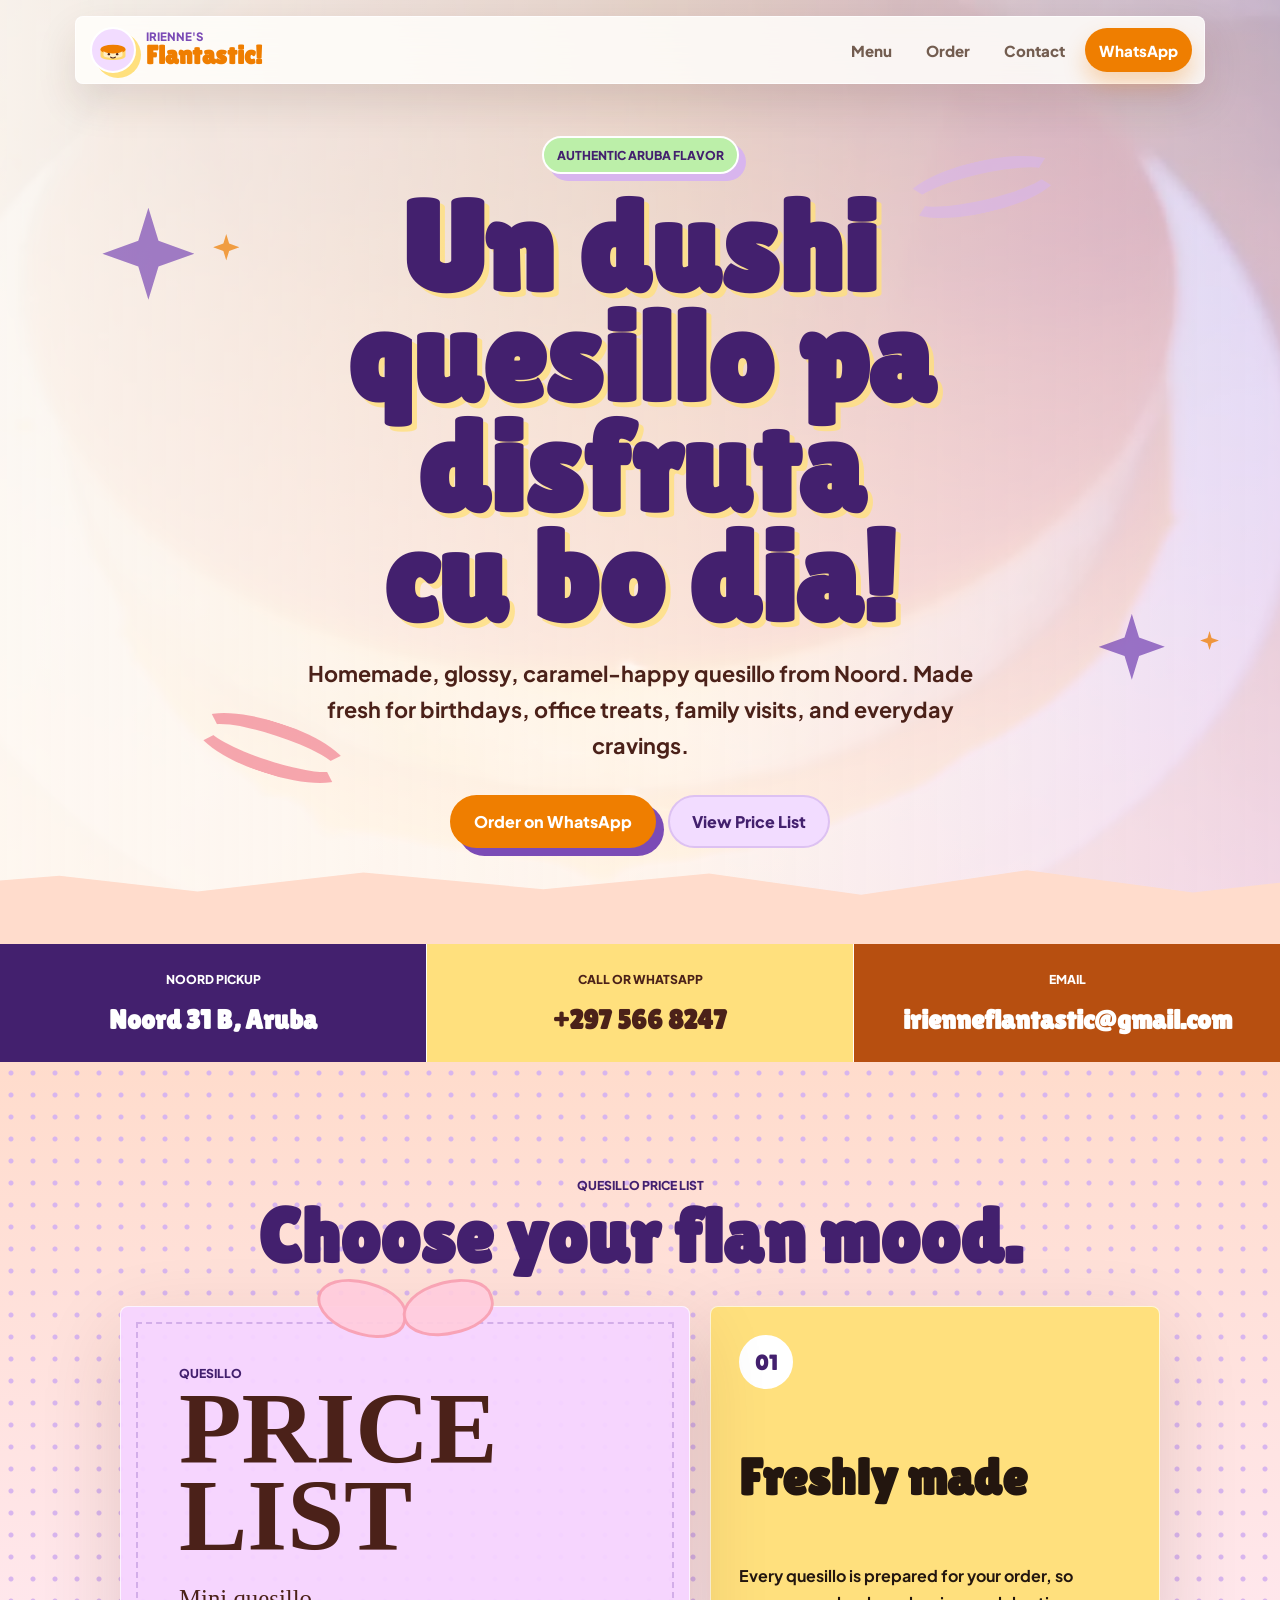
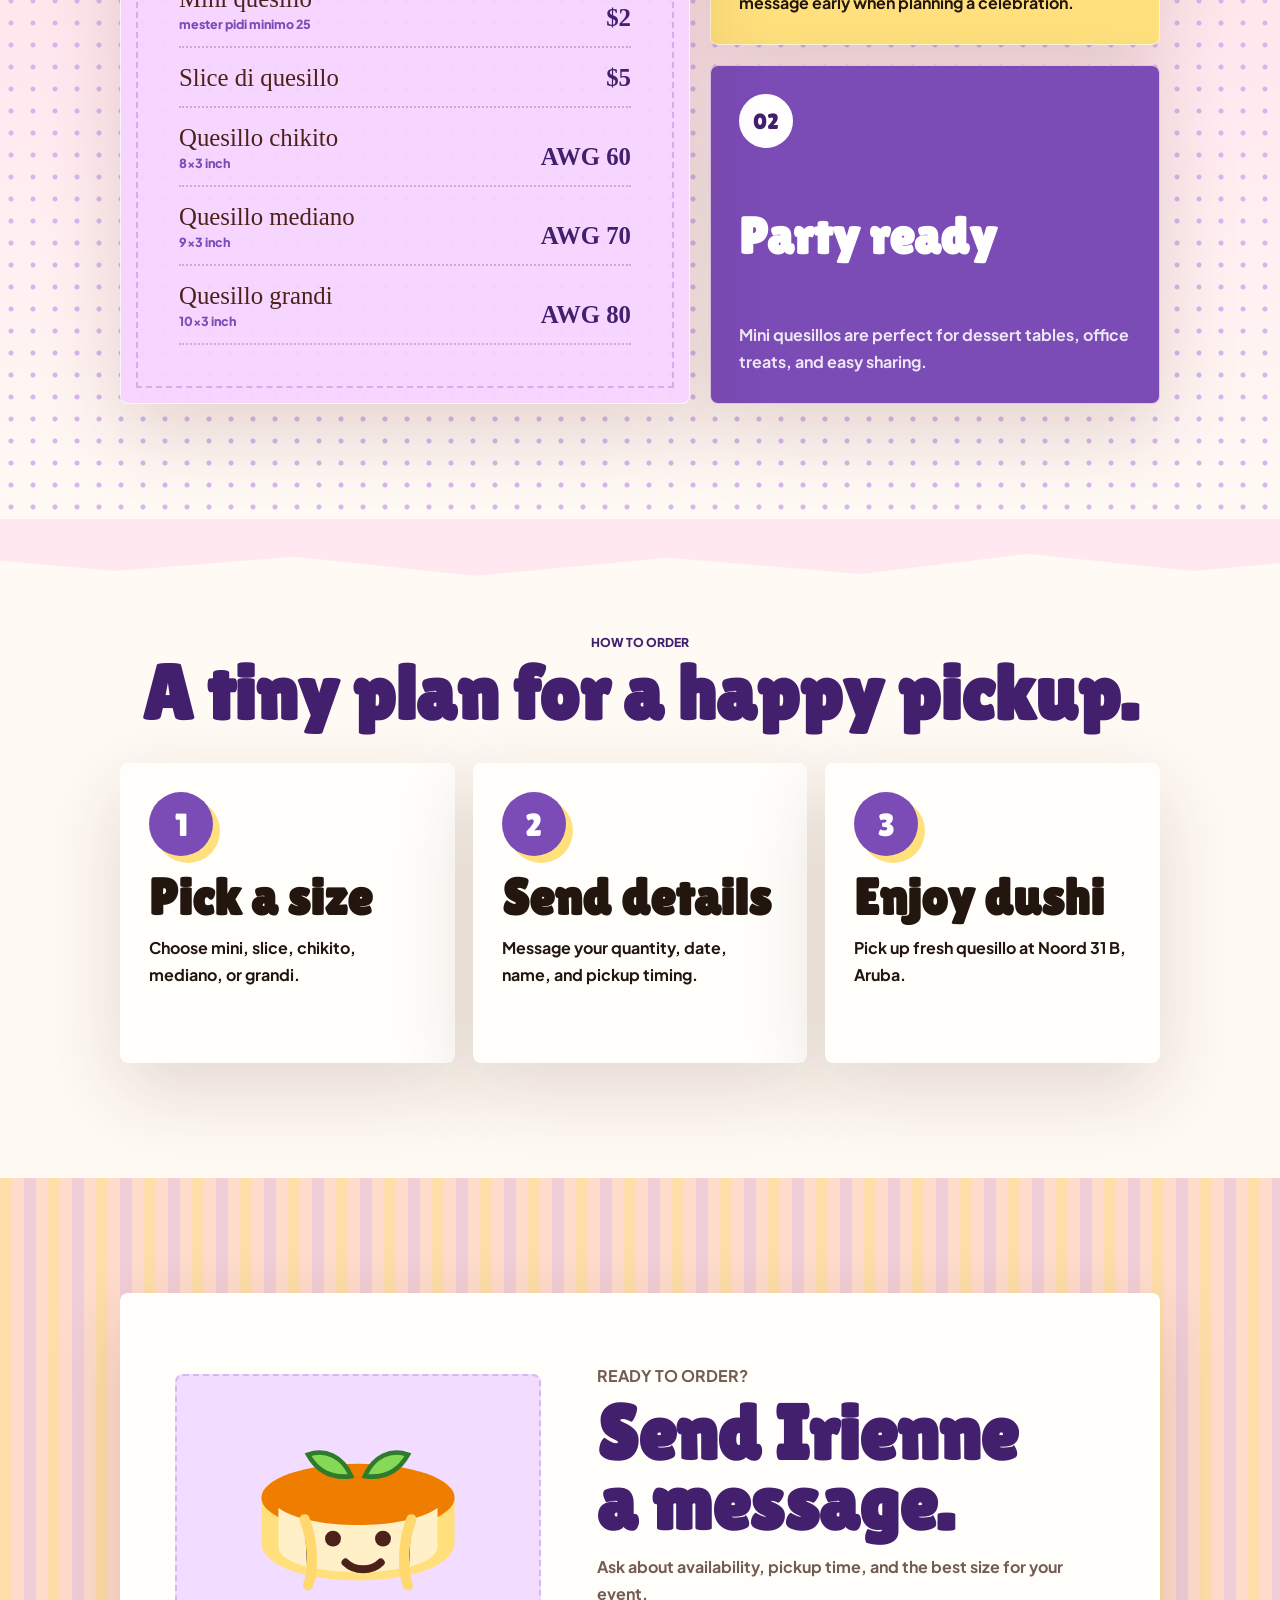
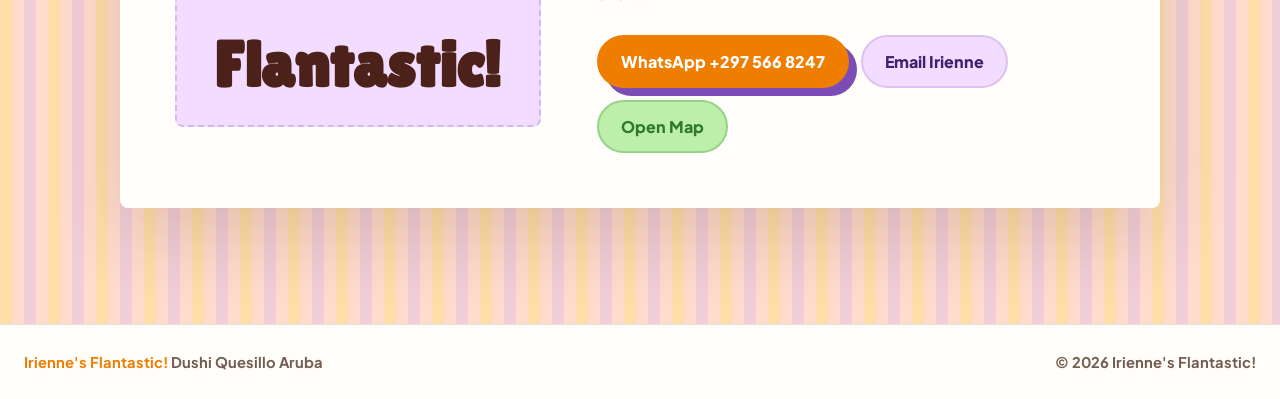
==== index.html @ 9394de1a "Flatten site for branch-based Pages" ====
<!DOCTYPE html>
<html lang="en">
<head>
  <meta charset="utf-8">
  <meta name="viewport" content="width=device-width, initial-scale=1">
  <meta name="description" content="Irienne's Flantastic makes homemade Aruban quesillo in Noord, Aruba. Order whole quesillo, slices, and mini quesillo by WhatsApp.">
  <meta property="og:title" content="Irienne's Flantastic!">
  <meta property="og:description" content="Un dushi quesillo pa disfruta cu bo dia. Homemade in Noord, Aruba.">
  <meta property="og:image" content="assets/quesillo-poster.jpg">
  <title>Irienne's Flantastic! | Homemade Quesillo Aruba</title>
  <link rel="preconnect" href="https://fonts.googleapis.com">
  <link rel="preconnect" href="https://fonts.gstatic.com" crossorigin>
  <link href="https://fonts.googleapis.com/css2?family=Lilita+One&amp;family=Plus+Jakarta+Sans:wght@400;500;600;700;800&amp;display=swap" rel="stylesheet">
  <link rel="icon" href="assets/favicon.svg" type="image/svg+xml">
  <link rel="stylesheet" href="styles.css">
</head>
<body>
  <header class="site-header">
    <a class="brand" href="#top" aria-label="Irienne's Flantastic home">
      <span class="brand-icon" aria-hidden="true">
        <svg viewBox="0 0 64 64" role="img">
          <path d="M11 31c0-8 42-8 42 0v11c0 9-42 9-42 0V31Z" fill="#ffd86f"/>
          <ellipse cx="32" cy="31" rx="21" ry="8" fill="#ef7e00"/>
          <path d="M16 34c7 5 25 5 32 0v7c0 6-32 6-32 0v-7Z" fill="#ffeec4"/>
          <circle cx="25" cy="39" r="2" fill="#4b2119"/>
          <circle cx="39" cy="39" r="2" fill="#4b2119"/>
          <path d="M28 44c2 2 6 2 8 0" fill="none" stroke="#4b2119" stroke-width="2" stroke-linecap="round"/>
        </svg>
      </span>
      <span>
        <span class="brand-small">Irienne's</span>
        <span class="brand-name">Flantastic!</span>
      </span>
    </a>

    <button class="menu-toggle" type="button" aria-label="Open menu" aria-expanded="false" aria-controls="site-nav" data-menu-toggle>
      <span></span>
      <span></span>
      <span></span>
    </button>

    <nav class="site-nav" id="site-nav" data-site-nav>
      <a href="#menu">Menu</a>
      <a href="#order">Order</a>
      <a href="#contact">Contact</a>
      <a class="nav-cta" href="https://wa.me/2975668247?text=Hi%20Irienne%27s%20Flantastic%21%20I%27d%20like%20to%20order%20quesillo." target="_blank" rel="noopener">WhatsApp</a>
    </nav>
  </header>

  <main id="top">
    <section class="hero" aria-labelledby="hero-title">
      <video class="hero-video" autoplay muted loop playsinline poster="assets/quesillo-poster.jpg" aria-label="Fresh homemade quesillo with golden caramel">
        <source src="assets/quesillo-video.mp4" type="video/mp4">
      </video>
      <div class="hero-wash" aria-hidden="true"></div>
      <div class="sparkle sparkle-one" aria-hidden="true"></div>
      <div class="sparkle sparkle-two" aria-hidden="true"></div>
      <div class="ribbon ribbon-one" aria-hidden="true"></div>
      <div class="ribbon ribbon-two" aria-hidden="true"></div>

      <div class="hero-copy">
        <p class="eyebrow">Authentic Aruba flavor</p>
        <h1 id="hero-title">Un dushi quesillo pa disfruta cu bo dia!</h1>
        <p class="hero-lede">Homemade, glossy, caramel-happy quesillo from Noord. Made fresh for birthdays, office treats, family visits, and everyday cravings.</p>
        <div class="hero-actions">
          <a class="button button-primary" href="https://wa.me/2975668247?text=Hi%20Irienne%27s%20Flantastic%21%20I%27d%20like%20to%20order%20quesillo." target="_blank" rel="noopener">Order on WhatsApp</a>
          <a class="button button-soft" href="#menu">View Price List</a>
        </div>
      </div>
    </section>

    <section class="brand-strip" aria-label="Business details">
      <div class="strip-item">
        <span>Noord pickup</span>
        <strong>Noord 31 B, Aruba</strong>
      </div>
      <div class="strip-item">
        <span>Call or WhatsApp</span>
        <strong>+297 566 8247</strong>
      </div>
      <div class="strip-item">
        <span>Email</span>
        <strong>irienneflantastic@gmail.com</strong>
      </div>
    </section>

    <section class="section menu-section" id="menu" aria-labelledby="menu-title">
      <div class="section-heading">
        <p class="section-kicker">Quesillo Price List</p>
        <h2 id="menu-title">Choose your flan mood.</h2>
      </div>

      <div class="menu-layout">
        <article class="price-board">
          <div class="bow" aria-hidden="true"></div>
          <p class="card-kicker">Quesillo</p>
          <h3>Price List</h3>
          <div class="price-list">
            <div class="price-line">
              <span>Mini quesillo <small>mester pidi minimo 25</small></span>
              <strong>$2</strong>
            </div>
            <div class="price-line">
              <span>Slice di quesillo</span>
              <strong>$5</strong>
            </div>
            <div class="price-line">
              <span>Quesillo chikito <small>8x3 inch</small></span>
              <strong>AWG 60</strong>
            </div>
            <div class="price-line">
              <span>Quesillo mediano <small>9x3 inch</small></span>
              <strong>AWG 70</strong>
            </div>
            <div class="price-line">
              <span>Quesillo grandi <small>10x3 inch</small></span>
              <strong>AWG 80</strong>
            </div>
          </div>
        </article>

        <div class="menu-notes">
          <article class="note-card caramel-card">
            <span class="note-number">01</span>
            <h3>Freshly made</h3>
            <p>Every quesillo is prepared for your order, so message early when planning a celebration.</p>
          </article>
          <article class="note-card lilac-card">
            <span class="note-number">02</span>
            <h3>Party ready</h3>
            <p>Mini quesillos are perfect for dessert tables, office treats, and easy sharing.</p>
          </article>
        </div>
      </div>
    </section>

    <section class="section order-section" id="order" aria-labelledby="order-title">
      <div class="section-heading">
        <p class="section-kicker">How to Order</p>
        <h2 id="order-title">A tiny plan for a happy pickup.</h2>
      </div>

      <div class="steps">
        <article class="step">
          <span>1</span>
          <h3>Pick a size</h3>
          <p>Choose mini, slice, chikito, mediano, or grandi.</p>
        </article>
        <article class="step">
          <span>2</span>
          <h3>Send details</h3>
          <p>Message your quantity, date, name, and pickup timing.</p>
        </article>
        <article class="step">
          <span>3</span>
          <h3>Enjoy dushi</h3>
          <p>Pick up fresh quesillo at Noord 31 B, Aruba.</p>
        </article>
      </div>
    </section>

    <section class="section contact-section" id="contact" aria-labelledby="contact-title">
      <div class="contact-wrap">
        <div class="mascot-card" aria-hidden="true">
          <svg viewBox="0 0 220 190">
            <path d="M25 86c0-38 170-38 170 0v39c0 45-170 45-170 0V86Z" fill="#ffe07d"/>
            <ellipse cx="110" cy="86" rx="85" ry="30" fill="#ef7e00"/>
            <path d="M40 95c28 20 112 20 140 0v34c0 30-140 30-140 0V95Z" fill="#fff0c8"/>
            <path d="M63 105c8 20 8 47 3 58" stroke="#ffd86f" stroke-width="9" stroke-linecap="round"/>
            <path d="M157 105c-8 20-8 47-3 58" stroke="#ffd86f" stroke-width="9" stroke-linecap="round"/>
            <circle cx="88" cy="122" r="7" fill="#4b2119"/>
            <circle cx="132" cy="122" r="7" fill="#4b2119"/>
            <path d="M99 143c8 8 23 8 31 0" fill="none" stroke="#4b2119" stroke-width="7" stroke-linecap="round"/>
            <path d="M104 67c-8-18-23-24-38-19 9 16 23 21 38 19Z" fill="#85d957" stroke="#2f7a2b" stroke-width="4"/>
            <path d="M116 67c8-18 23-24 38-19-9 16-23 21-38 19Z" fill="#85d957" stroke="#2f7a2b" stroke-width="4"/>
          </svg>
          <strong>Flantastic!</strong>
        </div>

        <div class="contact-copy">
          <p class="section-kicker">Ready to order?</p>
          <h2 id="contact-title">Send Irienne a message.</h2>
          <p>Ask about availability, pickup time, and the best size for your event.</p>
          <div class="contact-actions">
            <a class="button button-primary" href="https://wa.me/2975668247?text=Hi%20Irienne%27s%20Flantastic%21%20I%27d%20like%20to%20order%20quesillo." target="_blank" rel="noopener">WhatsApp +297 566 8247</a>
            <a class="button button-soft" href="mailto:irienneflantastic@gmail.com">Email Irienne</a>
            <a class="button button-map" href="https://www.google.com/maps/search/?api=1&amp;query=Noord%2031%20B%2C%20Aruba" target="_blank" rel="noopener">Open Map</a>
          </div>
        </div>
      </div>
    </section>
  </main>

  <footer class="site-footer">
    <p><strong>Irienne's Flantastic!</strong> Dushi Quesillo Aruba</p>
    <p>&copy; 2026 Irienne's Flantastic!</p>
  </footer>

  <script src="script.js"></script>
</body>
</html>
---- styles.css ----
:root {
  --cream: #fffaf4;
  --paper: #fffefb;
  --custard: #ffe07d;
  --caramel: #ef7e00;
  --caramel-dark: #b74f10;
  --lilac: #d8b5ee;
  --lilac-soft: #f2dcff;
  --purple: #7b4bb6;
  --purple-dark: #43206e;
  --guava: #f06d82;
  --blush: #ffdccc;
  --mint: #bcefa9;
  --mint-dark: #2f7a2b;
  --cocoa: #4b2119;
  --ink: #23160f;
  --muted: #735d50;
  --line: rgba(75, 33, 25, 0.15);
  --shadow: 0 28px 80px rgba(79, 37, 16, 0.16);
  --radius: 8px;
  --display: "Lilita One", "Plus Jakarta Sans", sans-serif;
  --body: "Plus Jakarta Sans", system-ui, -apple-system, BlinkMacSystemFont, "Segoe UI", sans-serif;
}

* {
  box-sizing: border-box;
}

html {
  scroll-behavior: smooth;
}

body {
  margin: 0;
  color: var(--ink);
  font-family: var(--body);
  background: var(--cream);
}

body.menu-open {
  overflow: hidden;
}

a {
  color: inherit;
  text-decoration: none;
}

.site-header {
  position: fixed;
  z-index: 20;
  top: 16px;
  left: 50%;
  display: flex;
  width: min(1130px, calc(100% - 32px));
  min-height: 68px;
  align-items: center;
  justify-content: space-between;
  gap: 18px;
  padding: 10px 12px 10px 14px;
  border: 1px solid rgba(255, 255, 255, 0.72);
  border-radius: var(--radius);
  background: rgba(255, 254, 251, 0.86);
  box-shadow: 0 18px 40px rgba(75, 33, 25, 0.12);
  backdrop-filter: blur(18px);
  transform: translateX(-50%);
}

.brand {
  display: inline-flex;
  align-items: center;
  gap: 10px;
  min-width: 0;
  color: var(--cocoa);
  font-weight: 800;
}

.brand-icon {
  display: inline-grid;
  width: 46px;
  height: 46px;
  flex: 0 0 46px;
  place-items: center;
  border: 2px solid #fff;
  border-radius: 50%;
  background: var(--lilac-soft);
  box-shadow: 5px 5px 0 var(--custard);
}

.brand-icon svg {
  width: 38px;
  height: 38px;
}

.brand-small,
.brand-name {
  display: block;
  line-height: 0.95;
}

.brand-small {
  color: var(--purple);
  font-size: 0.72rem;
  text-transform: uppercase;
}

.brand-name {
  color: var(--caramel);
  font-family: var(--display);
  font-size: clamp(1.25rem, 2.2vw, 1.65rem);
  letter-spacing: 0;
}

.site-nav {
  display: flex;
  align-items: center;
  gap: 6px;
  color: var(--muted);
  font-size: 0.94rem;
  font-weight: 800;
}

.site-nav a {
  min-height: 44px;
  display: inline-flex;
  align-items: center;
  justify-content: center;
  padding: 10px 14px;
  border-radius: 999px;
  transition: color 180ms ease, background 180ms ease, transform 180ms ease;
}

.site-nav a:hover {
  color: var(--purple-dark);
  background: var(--lilac-soft);
  transform: translateY(-1px);
}

.site-nav .nav-cta {
  color: #fff;
  background: var(--caramel);
  box-shadow: 0 12px 22px rgba(239, 126, 0, 0.28);
}

.site-nav .nav-cta:hover {
  color: #fff;
  background: var(--purple);
}

.menu-toggle {
  display: none;
  width: 46px;
  height: 46px;
  align-items: center;
  justify-content: center;
  flex-direction: column;
  gap: 5px;
  border: 0;
  border-radius: var(--radius);
  color: var(--purple-dark);
  background: var(--lilac-soft);
  cursor: pointer;
}

.menu-toggle span {
  display: block;
  width: 21px;
  height: 2px;
  border-radius: 999px;
  background: currentColor;
}

.hero {
  position: relative;
  isolation: isolate;
  min-height: 82svh;
  display: grid;
  align-items: center;
  overflow: hidden;
  padding: 136px 24px 96px;
}

.hero::after {
  position: absolute;
  right: -4vw;
  bottom: -1px;
  left: -4vw;
  z-index: -1;
  height: 112px;
  content: "";
  background: var(--blush);
  clip-path: polygon(0 46%, 8% 38%, 18% 52%, 30% 35%, 43% 50%, 55% 36%, 66% 55%, 78% 33%, 90% 53%, 100% 39%, 100% 100%, 0 100%);
}

.hero-video,
.hero-wash {
  position: absolute;
  inset: 0;
  width: 100%;
  height: 100%;
}

.hero-video {
  z-index: -4;
  object-fit: cover;
  filter: saturate(1.1) brightness(1.12);
}

.hero-wash {
  z-index: -3;
  background:
    linear-gradient(90deg, rgba(255, 250, 244, 0.94), rgba(255, 250, 244, 0.76) 52%, rgba(242, 220, 255, 0.66)),
    linear-gradient(180deg, rgba(255, 250, 244, 0.18), rgba(255, 220, 204, 0.88));
}

.hero-copy {
  width: min(870px, 100%);
  margin: 0 auto;
  text-align: center;
}

.eyebrow,
.section-kicker,
.card-kicker {
  margin: 0;
  color: var(--purple-dark);
  font-size: 0.76rem;
  font-weight: 800;
  letter-spacing: 0;
  text-transform: uppercase;
}

.eyebrow {
  display: inline-flex;
  margin-bottom: 18px;
  padding: 9px 13px;
  border: 2px solid #fff;
  border-radius: 999px;
  background: var(--mint);
  box-shadow: 7px 7px 0 var(--lilac);
}

.hero h1,
.section-heading h2,
.contact-copy h2 {
  margin: 0;
  font-family: var(--display);
  letter-spacing: 0;
  text-wrap: balance;
}

.hero h1 {
  color: var(--purple-dark);
  font-size: clamp(4rem, 10vw, 8.8rem);
  line-height: 0.86;
  text-shadow: 5px 5px 0 rgba(255, 224, 125, 0.8);
}

.hero-lede {
  max-width: 700px;
  margin: 24px auto 0;
  color: var(--cocoa);
  font-size: clamp(1.05rem, 2vw, 1.35rem);
  line-height: 1.65;
  font-weight: 700;
}

.hero-actions {
  display: flex;
  flex-wrap: wrap;
  justify-content: center;
  gap: 12px;
  margin-top: 32px;
}

.button {
  min-height: 52px;
  display: inline-flex;
  align-items: center;
  justify-content: center;
  padding: 14px 22px;
  border: 2px solid transparent;
  border-radius: 999px;
  font-weight: 800;
  transition: transform 180ms ease, box-shadow 180ms ease, background 180ms ease, color 180ms ease;
}

.button:hover {
  transform: translateY(-2px);
}

.button-primary {
  color: #fff;
  background: var(--caramel);
  box-shadow: 8px 8px 0 var(--purple);
}

.button-primary:hover {
  background: var(--purple);
  box-shadow: 8px 8px 0 var(--caramel);
}

.button-soft {
  color: var(--purple-dark);
  border-color: rgba(123, 75, 182, 0.18);
  background: var(--lilac-soft);
}

.button-map {
  color: var(--mint-dark);
  border-color: rgba(47, 122, 43, 0.25);
  background: var(--mint);
}

.sparkle {
  position: absolute;
  z-index: -2;
  width: 92px;
  height: 92px;
  color: var(--purple);
}

.sparkle::before,
.sparkle::after {
  position: absolute;
  inset: 0;
  content: "";
  background: currentColor;
  clip-path: polygon(50% 0, 61% 36%, 100% 50%, 61% 64%, 50% 100%, 39% 64%, 0 50%, 39% 36%);
}

.sparkle::after {
  inset: 28%;
  color: var(--caramel);
  transform: translate(78px, -6px) scale(0.65);
}

.sparkle-one {
  top: 22%;
  left: 8%;
  opacity: 0.7;
}

.sparkle-two {
  right: 9%;
  bottom: 28%;
  width: 66px;
  height: 66px;
  opacity: 0.75;
}

.ribbon {
  position: absolute;
  z-index: -2;
  width: 160px;
  height: 52px;
  border: 13px solid var(--lilac);
  border-right-color: transparent;
  border-left-color: transparent;
  border-radius: 50%;
  opacity: 0.58;
  transform: rotate(-13deg);
}

.ribbon-one {
  top: 17%;
  right: 17%;
}

.ribbon-two {
  bottom: 18%;
  left: 15%;
  border-color: var(--guava);
  border-right-color: transparent;
  border-left-color: transparent;
  transform: rotate(18deg);
}

.brand-strip {
  display: grid;
  grid-template-columns: repeat(3, 1fr);
  gap: 1px;
  color: #fff;
  background: rgba(255, 255, 255, 0.45);
}

.strip-item {
  min-height: 118px;
  display: grid;
  place-items: center;
  padding: 22px;
  text-align: center;
  background: var(--purple-dark);
}

.strip-item:nth-child(2) {
  color: var(--cocoa);
  background: var(--custard);
}

.strip-item:nth-child(3) {
  background: var(--caramel-dark);
}

.strip-item span,
.strip-item strong {
  display: block;
}

.strip-item span {
  font-size: 0.76rem;
  font-weight: 800;
  text-transform: uppercase;
}

.strip-item strong {
  margin-top: 8px;
  overflow-wrap: anywhere;
  font-family: var(--display);
  font-size: clamp(1.15rem, 2.2vw, 1.7rem);
  letter-spacing: 0;
}

.section {
  padding: clamp(76px, 9vw, 126px) 24px;
}

.section-heading {
  width: min(1040px, 100%);
  margin: 0 auto 34px;
  text-align: center;
}

.section-heading h2,
.contact-copy h2 {
  margin-top: 8px;
  color: var(--purple-dark);
  font-size: clamp(2.6rem, 6vw, 5.4rem);
  line-height: 0.92;
}

.menu-section {
  background:
    radial-gradient(var(--lilac) 2px, transparent 3px) 0 0 / 22px 22px,
    linear-gradient(180deg, var(--blush), #ffe8ef 56%, var(--cream));
}

.menu-layout {
  width: min(1040px, 100%);
  display: grid;
  grid-template-columns: minmax(320px, 0.95fr) minmax(280px, 0.75fr);
  gap: 20px;
  align-items: stretch;
  margin: 0 auto;
}

.price-board,
.note-card,
.step,
.contact-wrap {
  border: 1px solid rgba(255, 255, 255, 0.7);
  border-radius: var(--radius);
  box-shadow: var(--shadow);
}

.price-board {
  position: relative;
  min-height: 560px;
  padding: clamp(30px, 5vw, 58px);
  background: rgba(246, 212, 255, 0.95);
  outline: 2px dashed rgba(123, 75, 182, 0.28);
  outline-offset: -18px;
}

.price-board h3 {
  margin: 4px 0 26px;
  color: var(--cocoa);
  font-family: Georgia, "Times New Roman", serif;
  font-size: clamp(3.3rem, 8vw, 6.7rem);
  font-weight: 700;
  line-height: 0.85;
  letter-spacing: 0;
  text-transform: uppercase;
}

.bow {
  position: absolute;
  top: -38px;
  left: 50%;
  width: 178px;
  height: 74px;
  transform: translateX(-50%);
}

.bow::before,
.bow::after {
  position: absolute;
  top: 12px;
  width: 86px;
  height: 48px;
  border: 3px solid rgba(240, 109, 130, 0.44);
  border-radius: 50% 50% 45% 55%;
  content: "";
  background: rgba(255, 205, 221, 0.92);
}

.bow::before {
  left: 0;
  transform: rotate(15deg);
}

.bow::after {
  right: 0;
  transform: rotate(-15deg);
}

.price-list {
  display: grid;
  gap: 16px;
}

.price-line {
  display: grid;
  grid-template-columns: minmax(0, 1fr) auto;
  gap: 18px;
  align-items: end;
  padding-bottom: 14px;
  border-bottom: 2px dotted rgba(67, 32, 110, 0.24);
  color: var(--cocoa);
  font-family: Georgia, "Times New Roman", serif;
  font-size: clamp(1.1rem, 2.3vw, 1.55rem);
}

.price-line span,
.price-line small {
  display: block;
}

.price-line small {
  margin-top: 3px;
  color: var(--purple);
  font-family: var(--body);
  font-size: 0.78rem;
  font-weight: 800;
}

.price-line strong {
  color: var(--purple-dark);
  white-space: nowrap;
}

.menu-notes {
  display: grid;
  gap: 20px;
}

.note-card {
  min-height: 270px;
  display: flex;
  flex-direction: column;
  justify-content: space-between;
  padding: 28px;
}

.caramel-card {
  background: var(--custard);
}

.lilac-card {
  color: #fff;
  background: var(--purple);
}

.note-number {
  width: 54px;
  height: 54px;
  display: inline-grid;
  place-items: center;
  border: 2px solid #fff;
  border-radius: 50%;
  color: var(--purple-dark);
  background: #fff;
  font-family: var(--display);
  font-size: 1.4rem;
}

.note-card h3,
.step h3 {
  margin: 18px 0 0;
  font-family: var(--display);
  font-size: clamp(2rem, 4vw, 3.5rem);
  line-height: 0.9;
  letter-spacing: 0;
}

.note-card p,
.step p,
.contact-copy p {
  margin: 14px 0 0;
  color: currentColor;
  font-size: 1rem;
  line-height: 1.7;
  font-weight: 700;
}

.lilac-card p {
  color: rgba(255, 255, 255, 0.86);
}

.order-section {
  position: relative;
  overflow: hidden;
  background: var(--cream);
}

.order-section::before {
  position: absolute;
  top: -1px;
  right: -4vw;
  left: -4vw;
  height: 96px;
  content: "";
  background: #ffe8ef;
  clip-path: polygon(0 0, 100% 0, 100% 42%, 90% 55%, 78% 37%, 66% 58%, 52% 41%, 38% 60%, 25% 40%, 12% 55%, 0 39%);
}

.steps {
  width: min(1040px, 100%);
  display: grid;
  grid-template-columns: repeat(3, 1fr);
  gap: 18px;
  margin: 0 auto;
}

.step {
  min-height: 300px;
  padding: 28px;
  background: var(--paper);
}

.step span {
  width: 64px;
  height: 64px;
  display: inline-grid;
  place-items: center;
  border-radius: 50%;
  color: #fff;
  background: var(--purple);
  box-shadow: 7px 7px 0 var(--custard);
  font-family: var(--display);
  font-size: 2rem;
}

.contact-section {
  background:
    linear-gradient(90deg, rgba(255, 224, 125, 0.42) 0 25%, transparent 25% 50%, rgba(216, 181, 238, 0.36) 50% 75%, transparent 75%) 0 0 / 48px 48px,
    var(--blush);
}

.contact-wrap {
  width: min(1040px, 100%);
  display: grid;
  grid-template-columns: minmax(260px, 0.72fr) minmax(0, 1fr);
  gap: clamp(24px, 5vw, 56px);
  align-items: center;
  margin: 0 auto;
  padding: clamp(26px, 5vw, 54px);
  background: var(--paper);
}

.mascot-card {
  min-height: 340px;
  display: grid;
  place-items: center;
  padding: 24px;
  text-align: center;
  color: var(--cocoa);
  background: var(--lilac-soft);
  border: 2px dashed rgba(123, 75, 182, 0.24);
  border-radius: var(--radius);
}

.mascot-card svg {
  width: min(250px, 100%);
}

.mascot-card strong {
  display: block;
  margin-top: 12px;
  color: var(--cocoa);
  font-family: var(--display);
  font-size: clamp(2.6rem, 5vw, 4.2rem);
  letter-spacing: 0;
}

.contact-copy {
  min-width: 0;
}

.contact-copy p {
  max-width: 560px;
  color: var(--muted);
}

.contact-actions {
  display: flex;
  flex-wrap: wrap;
  gap: 12px;
  margin-top: 28px;
}

.site-footer {
  display: flex;
  justify-content: space-between;
  gap: 16px;
  padding: 28px 24px;
  color: var(--muted);
  border-top: 1px solid var(--line);
  background: var(--paper);
  font-size: 0.92rem;
  font-weight: 700;
}

.site-footer p {
  margin: 0;
}

.site-footer strong {
  color: var(--caramel);
}

@media (max-width: 860px) {
  .site-header {
    top: 10px;
    width: min(100% - 20px, 720px);
  }

  .menu-toggle {
    display: inline-flex;
  }

  .site-nav {
    position: absolute;
    top: calc(100% + 8px);
    right: 0;
    left: 0;
    display: none;
    grid-template-columns: 1fr;
    padding: 8px;
    border: 1px solid var(--line);
    border-radius: var(--radius);
    background: rgba(255, 254, 251, 0.98);
    box-shadow: var(--shadow);
  }

  .site-nav.is-open {
    display: grid;
  }

  .site-nav a {
    justify-content: flex-start;
  }

  .hero {
    min-height: 84svh;
    padding: 126px 18px 92px;
  }

  .hero-wash {
    background:
      linear-gradient(180deg, rgba(255, 250, 244, 0.88), rgba(255, 250, 244, 0.78)),
      linear-gradient(180deg, rgba(242, 220, 255, 0.2), rgba(255, 220, 204, 0.92));
  }

  .sparkle,
  .ribbon {
    opacity: 0.34;
  }

  .brand-strip,
  .menu-layout,
  .steps,
  .contact-wrap {
    grid-template-columns: 1fr;
  }

  .strip-item {
    min-height: 104px;
  }

  .menu-notes {
    grid-template-columns: 1fr;
  }

  .note-card,
  .step {
    min-height: auto;
  }
}

@media (max-width: 540px) {
  .brand-icon {
    width: 40px;
    height: 40px;
    flex-basis: 40px;
  }

  .brand-icon svg {
    width: 33px;
    height: 33px;
  }

  .brand-small {
    font-size: 0.64rem;
  }

  .brand-name {
    font-size: 1.18rem;
  }

  .hero h1 {
    font-size: clamp(3.55rem, 17vw, 5rem);
  }

  .hero-actions,
  .button,
  .contact-actions {
    width: 100%;
  }

  .price-board {
    min-height: auto;
    padding: 36px 24px;
    outline-offset: -12px;
  }

  .price-board h3 {
    font-size: clamp(3rem, 18vw, 4.6rem);
  }

  .price-line {
    grid-template-columns: 1fr;
    gap: 8px;
  }

  .contact-wrap {
    padding: 20px;
  }

  .site-footer {
    flex-direction: column;
  }
}

@media (prefers-reduced-motion: reduce) {
  html {
    scroll-behavior: auto;
  }

  *,
  *::before,
  *::after {
    transition-duration: 0.001ms !important;
    animation-duration: 0.001ms !important;
    animation-iteration-count: 1 !important;
  }
}
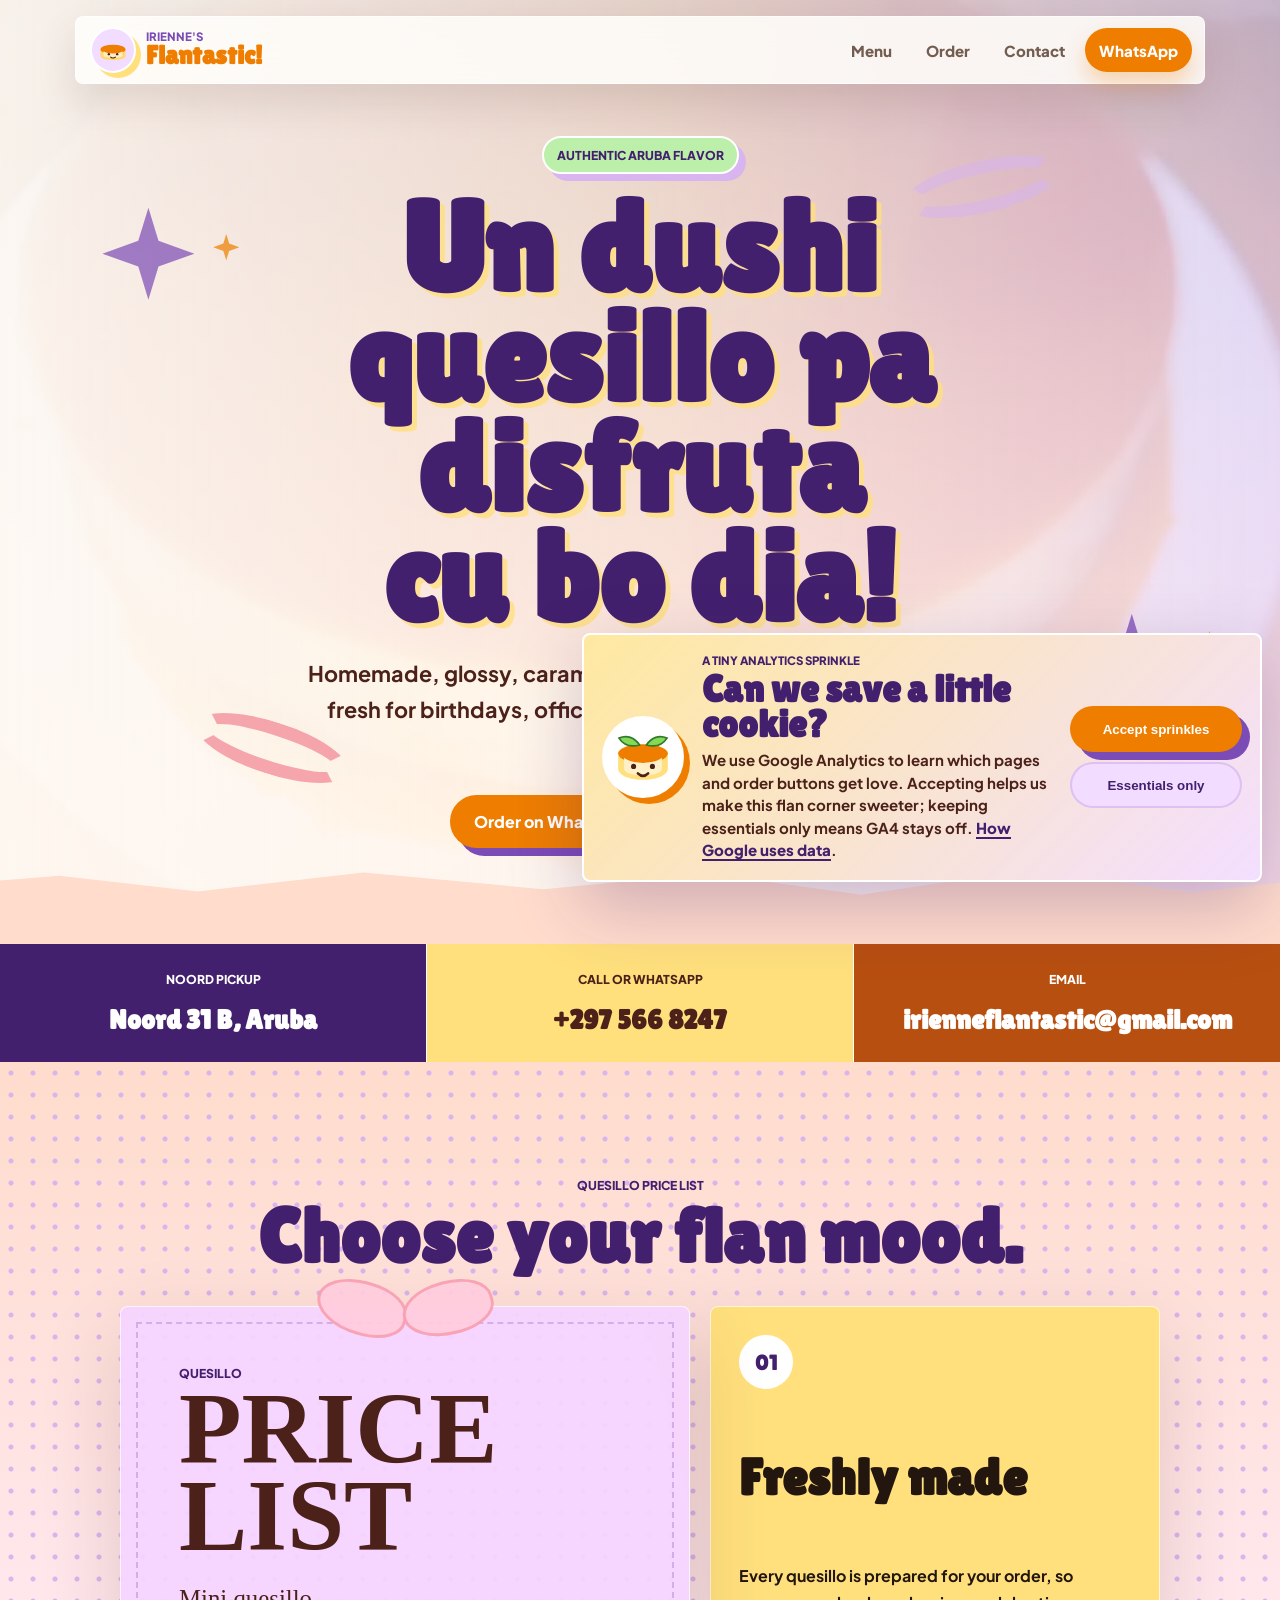
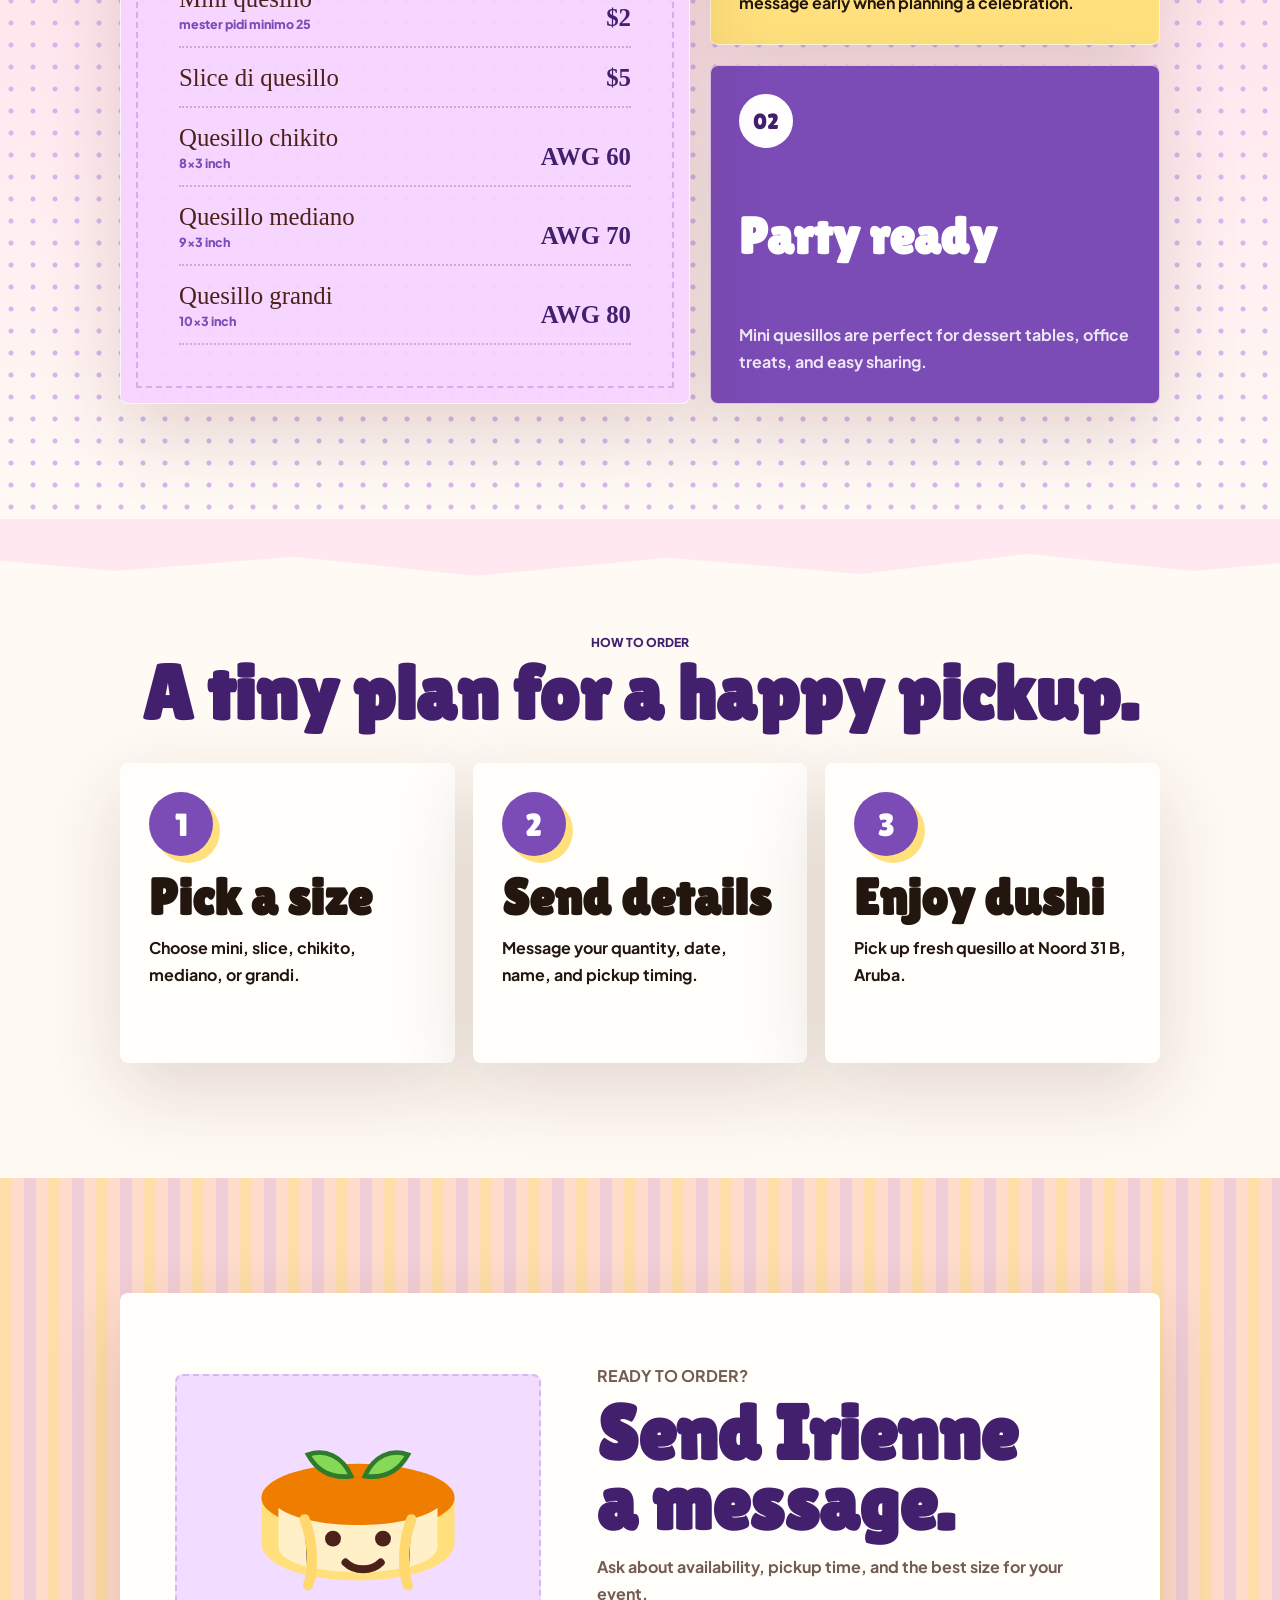
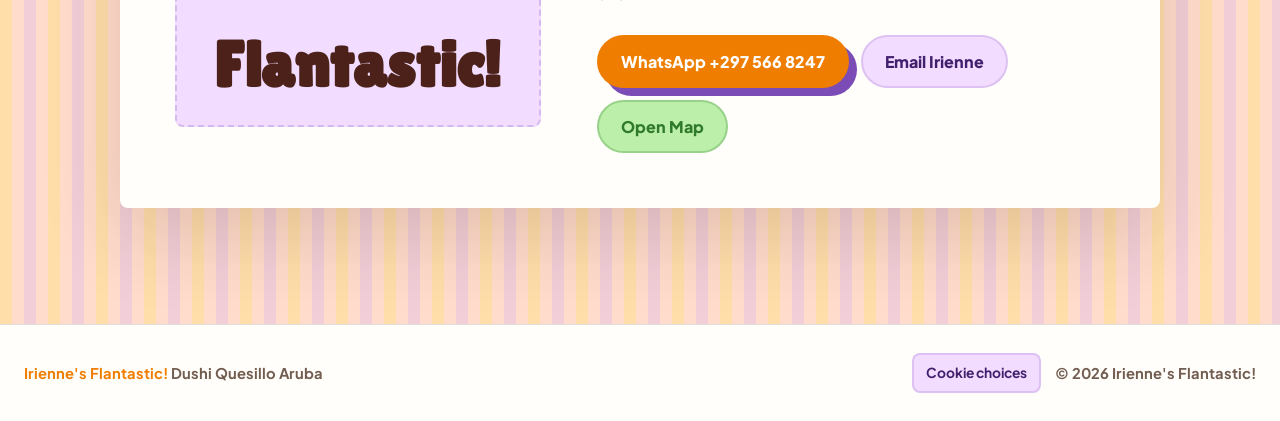
==== commit 9120bf70: "Added banner" ====
--- a/index.html
+++ b/index.html
@@ -13,6 +13,11 @@
   <link href="https://fonts.googleapis.com/css2?family=Lilita+One&amp;family=Plus+Jakarta+Sans:wght@400;500;600;700;800&amp;display=swap" rel="stylesheet">
   <link rel="icon" href="assets/favicon.svg" type="image/svg+xml">
   <link rel="stylesheet" href="styles.css">
+  <script>
+    window.iriennesAnalytics = {
+      measurementId: "G-722TGK84CT"
+    };
+  </script>
 </head>
 <body>
   <header class="site-header">
@@ -43,7 +48,7 @@
       <a href="#menu">Menu</a>
       <a href="#order">Order</a>
       <a href="#contact">Contact</a>
-      <a class="nav-cta" href="https://wa.me/2975668247?text=Hi%20Irienne%27s%20Flantastic%21%20I%27d%20like%20to%20order%20quesillo." target="_blank" rel="noopener">WhatsApp</a>
+      <a class="nav-cta" href="https://wa.me/2975668247?text=Hi%20Irienne%27s%20Flantastic%21%20I%27d%20like%20to%20order%20quesillo." target="_blank" rel="noopener" data-analytics-event="contact_click" data-analytics-method="whatsapp" data-analytics-location="header">WhatsApp</a>
     </nav>
   </header>
 
@@ -63,8 +68,8 @@
         <h1 id="hero-title">Un dushi quesillo pa disfruta cu bo dia!</h1>
         <p class="hero-lede">Homemade, glossy, caramel-happy quesillo from Noord. Made fresh for birthdays, office treats, family visits, and everyday cravings.</p>
         <div class="hero-actions">
-          <a class="button button-primary" href="https://wa.me/2975668247?text=Hi%20Irienne%27s%20Flantastic%21%20I%27d%20like%20to%20order%20quesillo." target="_blank" rel="noopener">Order on WhatsApp</a>
-          <a class="button button-soft" href="#menu">View Price List</a>
+          <a class="button button-primary" href="https://wa.me/2975668247?text=Hi%20Irienne%27s%20Flantastic%21%20I%27d%20like%20to%20order%20quesillo." target="_blank" rel="noopener" data-analytics-event="contact_click" data-analytics-method="whatsapp" data-analytics-location="hero">Order on WhatsApp</a>
+          <a class="button button-soft" href="#menu" data-analytics-event="navigation_click" data-analytics-location="hero">View Price List</a>
         </div>
       </div>
     </section>
@@ -182,9 +187,9 @@
           <h2 id="contact-title">Send Irienne a message.</h2>
           <p>Ask about availability, pickup time, and the best size for your event.</p>
           <div class="contact-actions">
-            <a class="button button-primary" href="https://wa.me/2975668247?text=Hi%20Irienne%27s%20Flantastic%21%20I%27d%20like%20to%20order%20quesillo." target="_blank" rel="noopener">WhatsApp +297 566 8247</a>
-            <a class="button button-soft" href="mailto:irienneflantastic@gmail.com">Email Irienne</a>
-            <a class="button button-map" href="https://www.google.com/maps/search/?api=1&amp;query=Noord%2031%20B%2C%20Aruba" target="_blank" rel="noopener">Open Map</a>
+            <a class="button button-primary" href="https://wa.me/2975668247?text=Hi%20Irienne%27s%20Flantastic%21%20I%27d%20like%20to%20order%20quesillo." target="_blank" rel="noopener" data-analytics-event="contact_click" data-analytics-method="whatsapp" data-analytics-location="contact">WhatsApp +297 566 8247</a>
+            <a class="button button-soft" href="mailto:irienneflantastic@gmail.com" data-analytics-event="contact_click" data-analytics-method="email" data-analytics-location="contact">Email Irienne</a>
+            <a class="button button-map" href="https://www.google.com/maps/search/?api=1&amp;query=Noord%2031%20B%2C%20Aruba" target="_blank" rel="noopener" data-analytics-event="contact_click" data-analytics-method="map" data-analytics-location="contact">Open Map</a>
           </div>
         </div>
       </div>
@@ -193,8 +198,35 @@
 
   <footer class="site-footer">
     <p><strong>Irienne's Flantastic!</strong> Dushi Quesillo Aruba</p>
-    <p>&copy; 2026 Irienne's Flantastic!</p>
+    <div class="footer-actions">
+      <button class="footer-link" type="button" data-cookie-preferences>Cookie choices</button>
+      <p>&copy; 2026 Irienne's Flantastic!</p>
+    </div>
   </footer>
+
+  <section class="cookie-banner" aria-labelledby="cookie-title" data-cookie-banner hidden>
+    <div class="cookie-mascot" aria-hidden="true">
+      <svg viewBox="0 0 84 76" role="img">
+        <path d="M13 34c0-14 58-14 58 0v17c0 18-58 18-58 0V34Z" fill="#ffe07d"/>
+        <ellipse cx="42" cy="34" rx="29" ry="11" fill="#ef7e00"/>
+        <path d="M20 39c10 8 34 8 44 0v13c0 10-44 10-44 0V39Z" fill="#fff0c8"/>
+        <circle cx="31" cy="49" r="3" fill="#4b2119"/>
+        <circle cx="53" cy="49" r="3" fill="#4b2119"/>
+        <path d="M36 57c4 4 8 4 12 0" fill="none" stroke="#4b2119" stroke-width="3" stroke-linecap="round"/>
+        <path d="M38 24c-6-9-15-12-24-8 5 8 12 11 24 8Z" fill="#85d957" stroke="#2f7a2b" stroke-width="2"/>
+        <path d="M46 24c6-9 15-12 24-8-5 8-12 11-24 8Z" fill="#85d957" stroke="#2f7a2b" stroke-width="2"/>
+      </svg>
+    </div>
+    <div class="cookie-copy">
+      <p class="cookie-kicker">A tiny analytics sprinkle</p>
+      <h2 id="cookie-title">Can we save a little cookie?</h2>
+      <p>We use Google Analytics to learn which pages and order buttons get love. Accepting helps us make this flan corner sweeter; keeping essentials only means GA4 stays off. <a href="https://policies.google.com/technologies/partner-sites" target="_blank" rel="noopener">How Google uses data</a>.</p>
+    </div>
+    <div class="cookie-actions">
+      <button class="button button-primary" type="button" data-cookie-accept>Accept sprinkles</button>
+      <button class="button button-soft" type="button" data-cookie-decline>Essentials only</button>
+    </div>
+  </section>
 
   <script src="script.js"></script>
 </body>
--- a/styles.css
+++ b/styles.css
@@ -711,6 +711,7 @@
 
 .site-footer {
   display: flex;
+  align-items: center;
   justify-content: space-between;
   gap: 16px;
   padding: 28px 24px;
@@ -727,6 +728,117 @@
 
 .site-footer strong {
   color: var(--caramel);
+}
+
+.footer-actions {
+  display: flex;
+  align-items: center;
+  gap: 14px;
+}
+
+.footer-link {
+  display: inline-flex;
+  align-items: center;
+  justify-content: center;
+  min-height: 40px;
+  padding: 8px 12px;
+  border: 2px solid rgba(123, 75, 182, 0.18);
+  border-radius: var(--radius);
+  color: var(--purple-dark);
+  background: var(--lilac-soft);
+  font: inherit;
+  font-size: 0.86rem;
+  cursor: pointer;
+  transition: transform 180ms ease, background 180ms ease;
+}
+
+.footer-link:hover {
+  background: #ead0ff;
+  transform: translateY(-1px);
+}
+
+.cookie-banner {
+  position: fixed;
+  z-index: 30;
+  right: 18px;
+  bottom: 18px;
+  width: min(680px, calc(100% - 36px));
+  display: grid;
+  grid-template-columns: auto minmax(0, 1fr) auto;
+  gap: 18px;
+  align-items: center;
+  padding: 18px;
+  border: 2px solid #fff;
+  border-radius: var(--radius);
+  color: var(--cocoa);
+  background:
+    linear-gradient(135deg, rgba(255, 224, 125, 0.72), rgba(242, 220, 255, 0.92)),
+    var(--paper);
+  box-shadow: 0 24px 70px rgba(67, 32, 110, 0.26);
+}
+
+.cookie-banner[hidden] {
+  display: none;
+}
+
+.cookie-mascot {
+  width: 82px;
+  height: 82px;
+  display: grid;
+  place-items: center;
+  border-radius: 50%;
+  background: #fff;
+  box-shadow: 6px 6px 0 var(--caramel);
+}
+
+.cookie-mascot svg {
+  width: 72px;
+  height: 66px;
+}
+
+.cookie-kicker {
+  margin: 0;
+  color: var(--purple-dark);
+  font-size: 0.72rem;
+  font-weight: 800;
+  text-transform: uppercase;
+}
+
+.cookie-copy h2 {
+  margin: 3px 0 0;
+  color: var(--purple-dark);
+  font-family: var(--display);
+  font-size: clamp(1.65rem, 3vw, 2.35rem);
+  line-height: 0.94;
+  letter-spacing: 0;
+}
+
+.cookie-copy p:last-child {
+  margin: 8px 0 0;
+  color: var(--cocoa);
+  font-size: 0.94rem;
+  font-weight: 700;
+  line-height: 1.5;
+}
+
+.cookie-copy a {
+  color: var(--purple-dark);
+  font-weight: 800;
+  text-decoration: underline;
+  text-decoration-thickness: 2px;
+  text-underline-offset: 3px;
+}
+
+.cookie-actions {
+  display: grid;
+  gap: 10px;
+  min-width: 172px;
+}
+
+.cookie-actions .button {
+  min-height: 46px;
+  padding: 10px 16px;
+  white-space: nowrap;
 }
 
 @media (max-width: 860px) {
@@ -796,6 +908,15 @@
   .step {
     min-height: auto;
   }
+
+  .cookie-banner {
+    grid-template-columns: auto minmax(0, 1fr);
+  }
+
+  .cookie-actions {
+    grid-column: 1 / -1;
+    grid-template-columns: repeat(2, minmax(0, 1fr));
+  }
 }
 
 @media (max-width: 540px) {
@@ -849,6 +970,39 @@
 
   .site-footer {
     flex-direction: column;
+    align-items: flex-start;
+  }
+
+  .footer-actions {
+    width: 100%;
+    align-items: flex-start;
+    flex-direction: column;
+  }
+
+  .cookie-banner {
+    right: 10px;
+    bottom: 10px;
+    width: calc(100% - 20px);
+    grid-template-columns: 1fr;
+    padding: 16px;
+  }
+
+  .cookie-mascot {
+    width: 70px;
+    height: 70px;
+  }
+
+  .cookie-mascot svg {
+    width: 62px;
+    height: 58px;
+  }
+
+  .cookie-actions {
+    grid-template-columns: 1fr;
+  }
+
+  .cookie-actions .button {
+    width: 100%;
   }
 }
 
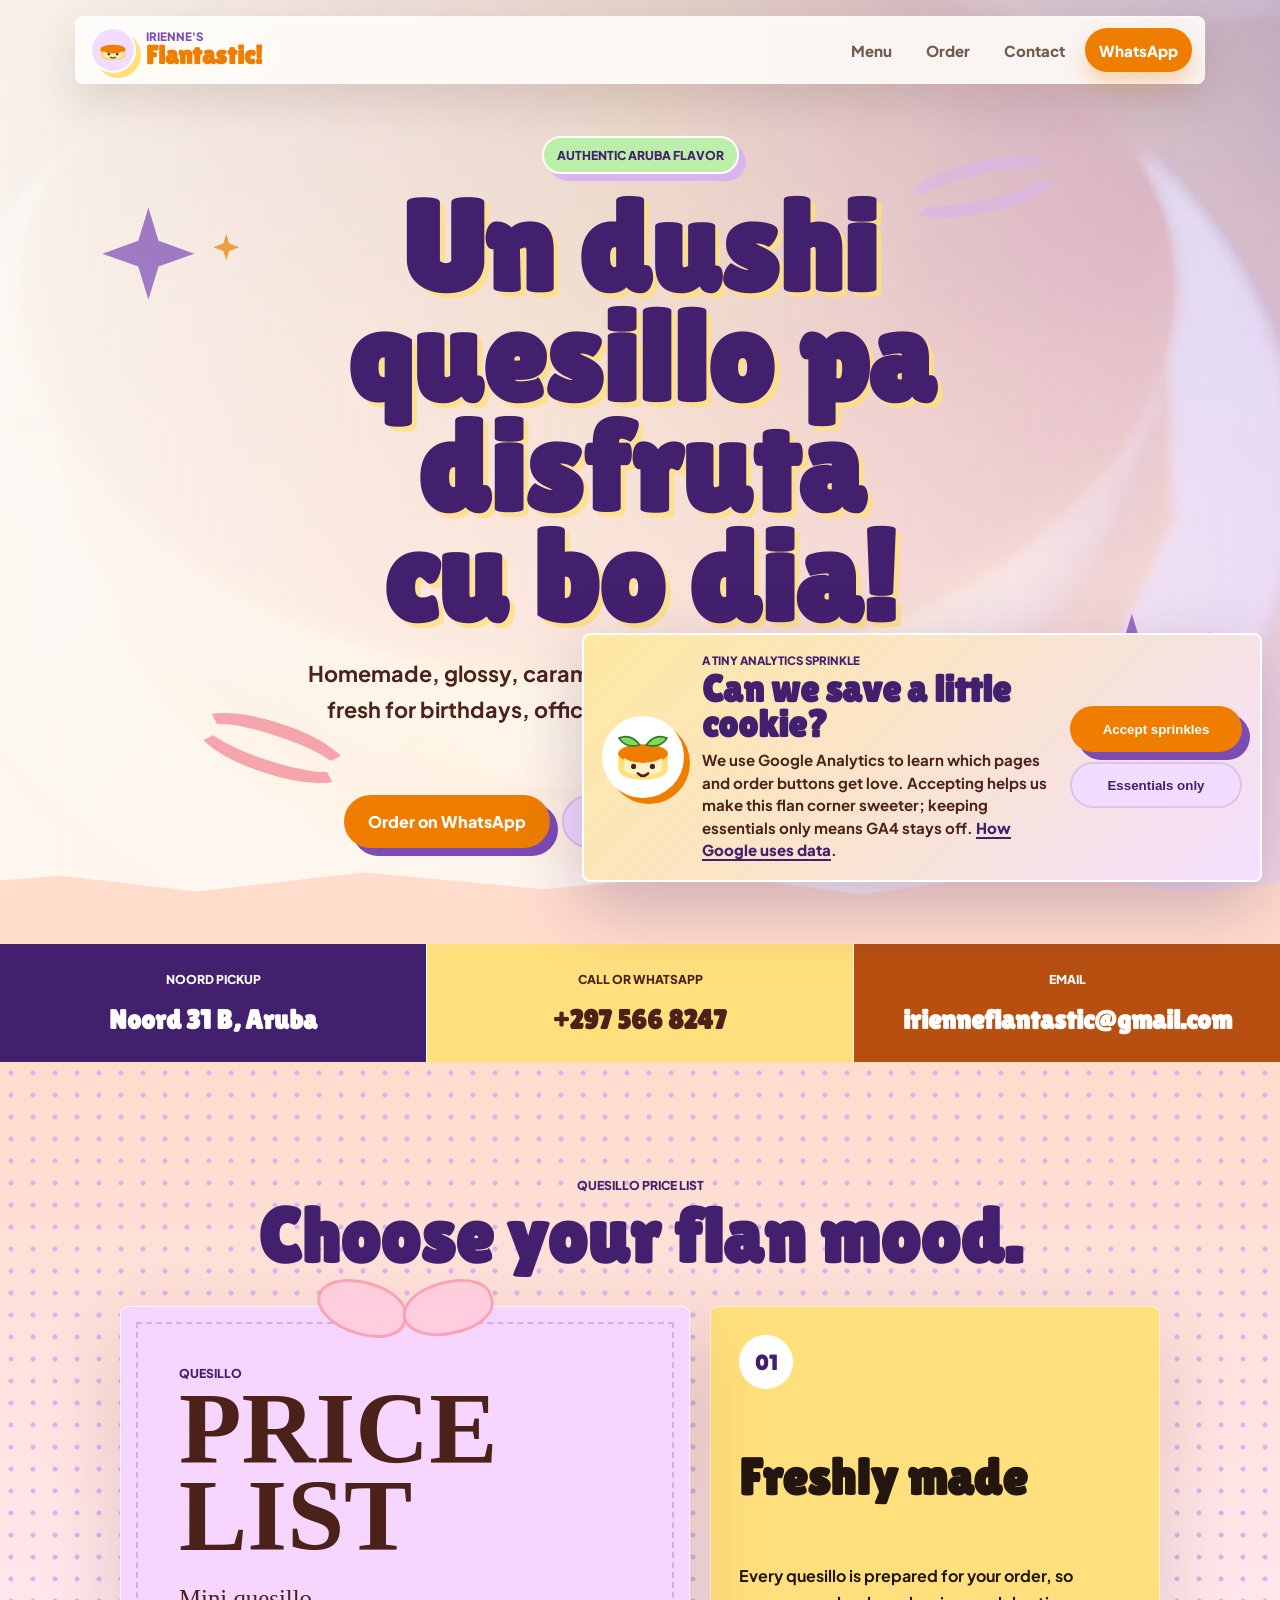
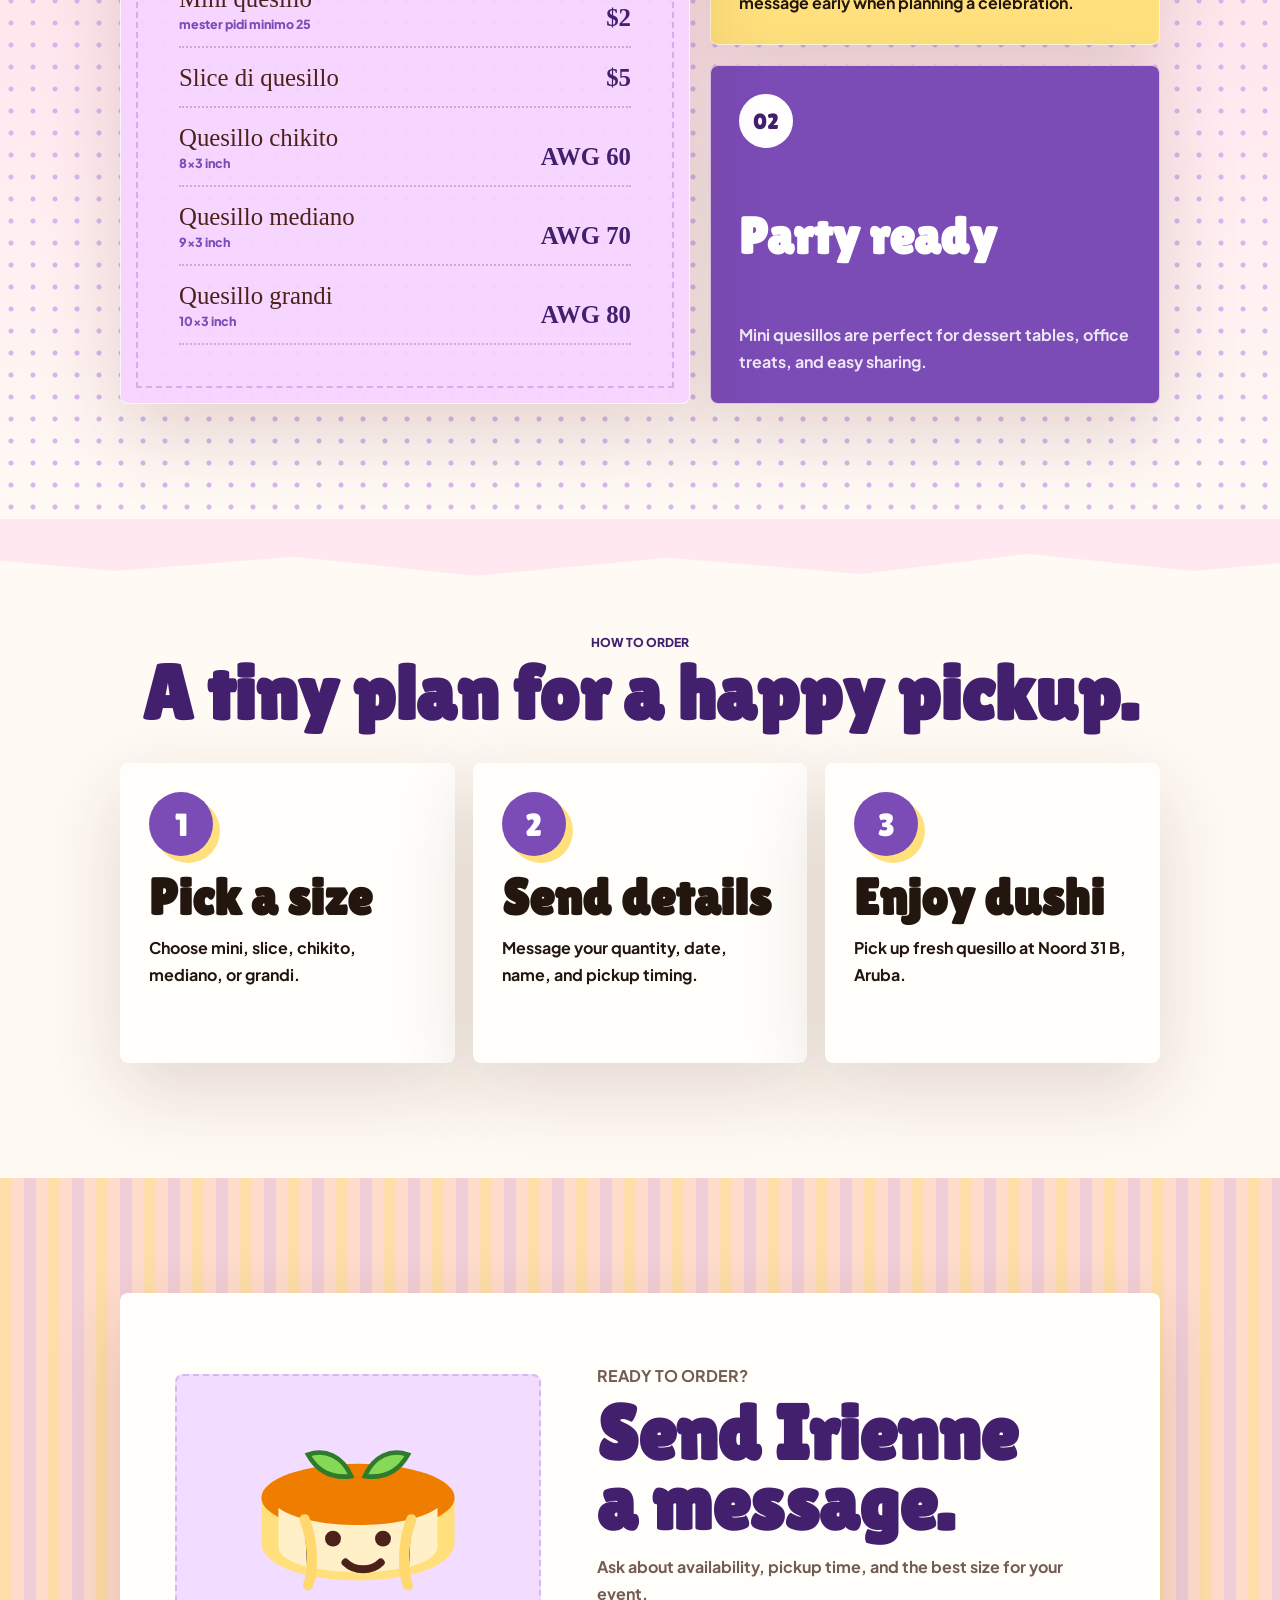
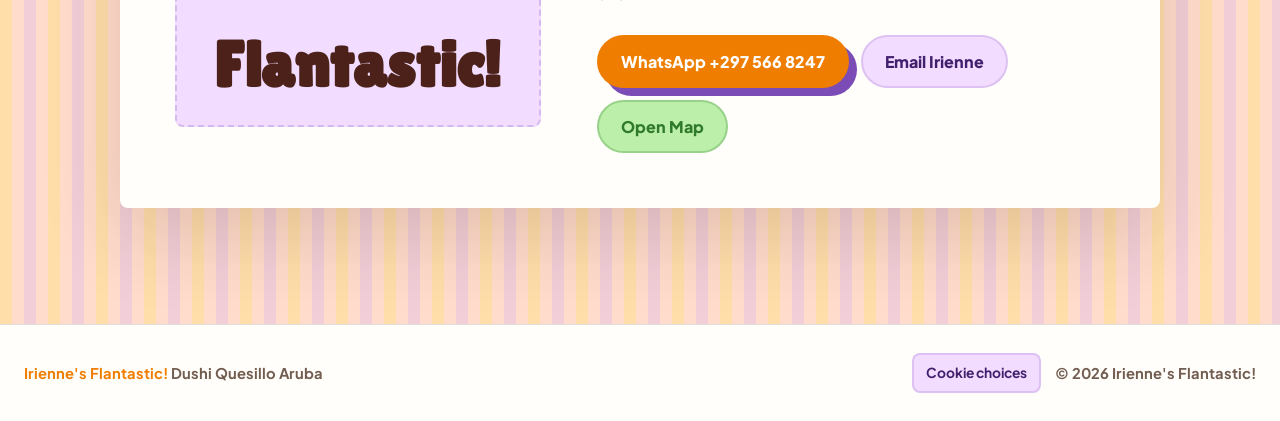
==== commit 4e5de7b9: "Fixed game and added new analytics" ====
--- a/index.html
+++ b/index.html
@@ -70,6 +70,7 @@
         <div class="hero-actions">
           <a class="button button-primary" href="https://wa.me/2975668247?text=Hi%20Irienne%27s%20Flantastic%21%20I%27d%20like%20to%20order%20quesillo." target="_blank" rel="noopener" data-analytics-event="contact_click" data-analytics-method="whatsapp" data-analytics-location="hero">Order on WhatsApp</a>
           <a class="button button-soft" href="#menu" data-analytics-event="navigation_click" data-analytics-location="hero">View Price List</a>
+          <a class="button button-game" href="game.html" data-analytics-event="navigation_click" data-analytics-location="hero">Play Caramel Catch</a>
         </div>
       </div>
     </section>
--- a/styles.css
+++ b/styles.css
@@ -312,6 +312,34 @@
   background: var(--mint);
 }
 
+.button-game {
+  color: #fff;
+  background: var(--purple);
+  box-shadow: 8px 8px 0 var(--guava);
+  animation: gameButtonWiggle 2.6s ease-in-out infinite;
+}
+
+.button-game:hover {
+  color: #fff;
+  background: var(--guava);
+  box-shadow: 8px 8px 0 var(--purple);
+}
+
+@keyframes gameButtonWiggle {
+  0%,
+  100% {
+    transform: rotate(0deg) translateY(0);
+  }
+
+  40% {
+    transform: rotate(-1.5deg) translateY(-2px);
+  }
+
+  58% {
+    transform: rotate(1.5deg) translateY(-2px);
+  }
+}
+
 .sparkle {
   position: absolute;
   z-index: -2;
@@ -382,6 +410,438 @@
   gap: 1px;
   color: #fff;
   background: rgba(255, 255, 255, 0.45);
+}
+
+.game-page-body {
+  height: 100svh;
+  overflow: hidden;
+  background:
+    radial-gradient(var(--lilac) 2px, transparent 3px) 0 0 / 24px 24px,
+    linear-gradient(180deg, var(--cream), var(--blush) 56%, var(--cream));
+}
+
+.game-page {
+  height: 100svh;
+  padding: 0;
+}
+
+.game-hero-page {
+  width: 100%;
+  height: 100%;
+}
+
+.game-controls {
+  position: absolute;
+  z-index: 5;
+  right: 18px;
+  bottom: 18px;
+  left: 18px;
+  display: flex;
+  flex-wrap: wrap;
+  align-items: center;
+  justify-content: center;
+  gap: 12px;
+  margin: 0 auto;
+  pointer-events: none;
+}
+
+.game-controls .button,
+.game-controls .game-help {
+  pointer-events: auto;
+}
+
+.game-help {
+  min-height: 46px;
+  display: inline-flex;
+  align-items: center;
+  padding: 10px 14px;
+  border: 2px solid #fff;
+  border-radius: 999px;
+  color: var(--purple-dark);
+  background: rgba(255, 254, 251, 0.86);
+  box-shadow: 5px 5px 0 rgba(216, 181, 238, 0.66);
+  font-size: 0.82rem;
+  font-weight: 900;
+}
+
+.catch-stage {
+  --catcher-left: 50%;
+  position: relative;
+  width: 100vw;
+  height: 100svh;
+  min-height: 100svh;
+  overflow: hidden;
+  border: 0;
+  border-radius: 0;
+  background:
+    radial-gradient(circle at 16% 20%, rgba(255, 224, 125, 0.78) 0 6%, transparent 7%),
+    radial-gradient(circle at 86% 16%, rgba(216, 181, 238, 0.9) 0 7%, transparent 8%),
+    radial-gradient(circle at 78% 74%, rgba(188, 239, 169, 0.78) 0 7%, transparent 8%),
+    linear-gradient(180deg, rgba(255, 254, 251, 0.94), rgba(242, 220, 255, 0.88)),
+    var(--paper);
+  box-shadow: inset 0 -18px 0 rgba(255, 224, 125, 0.22);
+  outline: none;
+  touch-action: none;
+}
+
+.game-topbar {
+  position: absolute;
+  z-index: 5;
+  top: 18px;
+  right: 18px;
+  left: 18px;
+  display: grid;
+  grid-template-columns: auto minmax(0, 1fr) auto;
+  gap: 14px;
+  align-items: start;
+  pointer-events: none;
+}
+
+.game-home-link,
+.game-title-card,
+.catch-hud {
+  pointer-events: auto;
+}
+
+.game-home-link {
+  min-height: 46px;
+  display: inline-flex;
+  align-items: center;
+  justify-content: center;
+  padding: 10px 15px;
+  border: 2px solid #fff;
+  border-radius: 999px;
+  color: #fff;
+  background: var(--purple);
+  box-shadow: 5px 5px 0 var(--guava);
+  font-weight: 900;
+}
+
+.game-title-card {
+  justify-self: center;
+  min-width: min(420px, 100%);
+  padding: 12px 18px 14px;
+  border: 2px solid #fff;
+  border-radius: var(--radius);
+  text-align: center;
+  background: rgba(255, 254, 251, 0.84);
+  box-shadow: 7px 7px 0 rgba(255, 224, 125, 0.8);
+  backdrop-filter: blur(10px);
+}
+
+.game-title-card .eyebrow {
+  margin-bottom: 5px;
+  padding: 0;
+  border: 0;
+  background: transparent;
+  box-shadow: none;
+}
+
+.game-title-card h1 {
+  margin: 0;
+  color: var(--purple-dark);
+  font-family: var(--display);
+  font-size: clamp(2.4rem, 5vw, 4.6rem);
+  line-height: 0.82;
+  letter-spacing: 0;
+  text-shadow: 3px 3px 0 rgba(255, 224, 125, 0.86);
+}
+
+.catch-stage::before,
+.catch-stage::after {
+  position: absolute;
+  z-index: 0;
+  content: "";
+  pointer-events: none;
+}
+
+.catch-stage::before {
+  right: -6%;
+  bottom: -1px;
+  left: -6%;
+  height: 100px;
+  background: rgba(255, 220, 204, 0.92);
+  clip-path: polygon(0 45%, 10% 28%, 21% 47%, 33% 31%, 44% 54%, 58% 31%, 69% 52%, 82% 27%, 92% 47%, 100% 33%, 100% 100%, 0 100%);
+}
+
+.catch-stage::after {
+  top: 23%;
+  left: 8%;
+  width: 76px;
+  height: 76px;
+  color: var(--guava);
+  background: currentColor;
+  clip-path: polygon(50% 0, 61% 36%, 100% 50%, 61% 64%, 50% 100%, 39% 64%, 0 50%, 39% 36%);
+  opacity: 0.22;
+  animation: stageSparkle 3.5s ease-in-out infinite;
+}
+
+.catch-stage:focus-visible {
+  box-shadow: 0 0 0 5px rgba(123, 75, 182, 0.22), inset 0 -18px 0 rgba(255, 224, 125, 0.22);
+}
+
+.catch-stage.is-running .catch-status {
+  opacity: 0.78;
+}
+
+.catch-hud {
+  display: flex;
+  align-items: flex-start;
+  justify-content: flex-end;
+  gap: 12px;
+}
+
+.catch-chip,
+.catch-score {
+  display: inline-flex;
+  align-items: center;
+  gap: 9px;
+  min-height: 46px;
+  padding: 8px 13px;
+  border: 2px solid #fff;
+  border-radius: 999px;
+  color: #fff;
+  background: var(--purple);
+  box-shadow: 5px 5px 0 var(--custard);
+}
+
+.catch-chip {
+  color: var(--purple-dark);
+  background: var(--mint);
+  box-shadow: 5px 5px 0 var(--lilac);
+}
+
+.catch-chip span,
+.catch-score span {
+  font-size: 0.72rem;
+  font-weight: 900;
+  text-transform: uppercase;
+}
+
+.catch-chip strong,
+.catch-score strong {
+  min-width: 2ch;
+  font-family: var(--display);
+  font-size: 1.55rem;
+  line-height: 1;
+  text-align: right;
+  letter-spacing: 0;
+}
+
+.catch-score {
+  background: var(--purple);
+}
+
+.catch-status {
+  position: absolute;
+  z-index: 3;
+  top: 78px;
+  left: 16px;
+  max-width: min(380px, calc(100% - 32px));
+  margin: 0;
+  padding: 10px 13px;
+  border: 2px solid #fff;
+  border-radius: var(--radius);
+  color: var(--purple-dark);
+  background: rgba(255, 254, 251, 0.82);
+  box-shadow: 5px 5px 0 rgba(255, 224, 125, 0.72);
+  font-size: 0.9rem;
+  font-weight: 900;
+  line-height: 1.45;
+}
+
+.catcher {
+  position: absolute;
+  z-index: 2;
+  left: var(--catcher-left);
+  bottom: 108px;
+  width: clamp(148px, 24vw, 230px);
+  height: 112px;
+  transform: translateX(-50%);
+  transition: transform 90ms linear;
+}
+
+.catch-stage.is-running .catcher {
+  animation: catcherBounce 520ms ease-in-out infinite;
+}
+
+.catcher::before {
+  position: absolute;
+  right: -4%;
+  bottom: 0;
+  left: -4%;
+  height: 44px;
+  border-radius: 50%;
+  content: "";
+  background: #fff;
+  box-shadow: 0 18px 38px rgba(75, 33, 25, 0.18);
+}
+
+.catcher-flan {
+  position: absolute;
+  right: 12%;
+  bottom: 24px;
+  left: 12%;
+  height: 70px;
+  border-radius: 20% 20% 46% 46% / 22% 22% 62% 62%;
+  background:
+    radial-gradient(circle at 34% 52%, var(--cocoa) 0 4px, transparent 5px),
+    radial-gradient(circle at 66% 52%, var(--cocoa) 0 4px, transparent 5px),
+    linear-gradient(180deg, var(--custard), #fff0bd 62%, #ffd86f);
+  box-shadow: inset 0 13px 0 rgba(255, 255, 255, 0.38);
+}
+
+.catcher-flan::before {
+  position: absolute;
+  top: -14px;
+  right: -4px;
+  left: -4px;
+  height: 30px;
+  border-radius: 50%;
+  content: "";
+  background: linear-gradient(180deg, #ffb23c, var(--caramel));
+  box-shadow: inset 0 -5px 0 rgba(75, 33, 25, 0.1);
+}
+
+.catcher-flan::after {
+  position: absolute;
+  right: 0;
+  bottom: 15px;
+  left: 0;
+  height: 12px;
+  content: "";
+  background:
+    radial-gradient(circle at 45% 58%, var(--cocoa) 0 2px, transparent 3px),
+    radial-gradient(circle at 55% 58%, var(--cocoa) 0 2px, transparent 3px);
+}
+
+.catcher-flan span {
+  position: absolute;
+  top: -25px;
+  left: 50%;
+  width: 34px;
+  height: 22px;
+  transform: translateX(-50%);
+}
+
+.catcher-flan span::before,
+.catcher-flan span::after {
+  position: absolute;
+  top: 5px;
+  width: 20px;
+  height: 14px;
+  border: 2px solid var(--mint-dark);
+  border-radius: 90% 0;
+  content: "";
+  background: var(--mint);
+}
+
+.catcher-flan span::before {
+  right: 14px;
+  transform: rotate(20deg);
+}
+
+.catcher-flan span::after {
+  left: 14px;
+  transform: scaleX(-1) rotate(20deg);
+}
+
+.falling-caramel {
+  position: absolute;
+  z-index: 2;
+  left: var(--drop-x);
+  top: 0;
+  width: 54px;
+  height: 64px;
+  border-radius: 55% 45% 58% 42% / 66% 58% 42% 34%;
+  background:
+    radial-gradient(circle at 34% 27%, rgba(255, 255, 255, 0.84) 0 9%, transparent 10%),
+    linear-gradient(180deg, #ffb23c, var(--caramel));
+  box-shadow: 6px 6px 0 rgba(123, 75, 182, 0.18), 0 14px 24px rgba(183, 79, 16, 0.22);
+  transform: translate(-50%, -80px);
+  will-change: transform;
+}
+
+.falling-caramel::after {
+  position: absolute;
+  right: 14px;
+  top: 13px;
+  width: 9px;
+  height: 9px;
+  border-radius: 50%;
+  content: "";
+  background: rgba(255, 255, 255, 0.72);
+}
+
+.bonus-caramel {
+  background:
+    radial-gradient(circle at 34% 27%, rgba(255, 255, 255, 0.9) 0 9%, transparent 10%),
+    linear-gradient(180deg, #fff6a8, #f8c822 52%, #ef7e00);
+  box-shadow: 0 0 0 5px rgba(255, 224, 125, 0.32), 6px 6px 0 rgba(123, 75, 182, 0.18), 0 14px 28px rgba(239, 126, 0, 0.3);
+  animation: bonusPulse 740ms ease-in-out infinite;
+}
+
+.bad-caramel {
+  border-radius: 46% 54% 40% 60% / 42% 48% 52% 58%;
+  background:
+    radial-gradient(circle at 34% 27%, rgba(255, 255, 255, 0.45) 0 8%, transparent 9%),
+    linear-gradient(180deg, #7a4d3d, #2c1510);
+  box-shadow: 6px 6px 0 rgba(240, 109, 130, 0.24), 0 14px 24px rgba(75, 33, 25, 0.3);
+}
+
+.falling-caramel.is-caught {
+  animation: caramelCaught 260ms ease-out forwards;
+}
+
+.falling-caramel.is-missed {
+  animation: caramelMissed 240ms ease-out forwards;
+}
+
+@keyframes catcherBounce {
+  0%,
+  100% {
+    transform: translateX(-50%) translateY(0);
+  }
+
+  50% {
+    transform: translateX(-50%) translateY(-5px);
+  }
+}
+
+@keyframes stageSparkle {
+  0%,
+  100% {
+    transform: scale(1) rotate(0deg);
+  }
+
+  50% {
+    transform: scale(1.16) rotate(8deg);
+  }
+}
+
+@keyframes bonusPulse {
+  0%,
+  100% {
+    filter: brightness(1);
+  }
+
+  50% {
+    filter: brightness(1.22);
+  }
+}
+
+@keyframes caramelCaught {
+  to {
+    opacity: 0;
+    transform: translate(-50%, -50%) scale(1.8) rotate(16deg);
+  }
+}
+
+@keyframes caramelMissed {
+  to {
+    opacity: 0;
+    transform: translate(-50%, 20px) scale(0.72);
+  }
 }
 
 .strip-item {
@@ -896,6 +1356,14 @@
     grid-template-columns: 1fr;
   }
 
+  .game-title-card {
+    min-width: min(330px, 100%);
+  }
+
+  .game-title-card h1 {
+    font-size: clamp(2.1rem, 7vw, 3.4rem);
+  }
+
   .strip-item {
     min-height: 104px;
   }
@@ -947,6 +1415,90 @@
   .button,
   .contact-actions {
     width: 100%;
+  }
+
+  .game-topbar {
+    top: 10px;
+    right: 10px;
+    left: 10px;
+    grid-template-columns: auto auto;
+    justify-content: space-between;
+    gap: 10px;
+  }
+
+  .game-title-card {
+    display: none;
+  }
+
+  .game-home-link {
+    min-height: 42px;
+    padding: 8px 12px;
+    font-size: 0.78rem;
+  }
+
+  .catch-hud {
+    justify-self: end;
+    gap: 8px;
+  }
+
+  .catch-chip,
+  .catch-score {
+    min-height: 40px;
+    gap: 6px;
+    padding: 6px 9px;
+  }
+
+  .catch-chip span,
+  .catch-score span {
+    font-size: 0.58rem;
+  }
+
+  .catch-chip strong,
+  .catch-score strong {
+    font-size: 1.18rem;
+  }
+
+  .catch-status {
+    top: 62px;
+    left: 10px;
+    max-width: calc(100% - 20px);
+    padding: 8px 10px;
+    font-size: 0.78rem;
+  }
+
+  .game-controls {
+    right: 10px;
+    bottom: 10px;
+    left: 10px;
+    display: grid;
+    grid-template-columns: repeat(3, minmax(0, 1fr));
+    gap: 8px;
+  }
+
+  .game-controls .button {
+    width: 100%;
+    min-height: 42px;
+    padding: 8px 6px;
+    font-size: 0.76rem;
+  }
+
+  .game-help {
+    min-height: 34px;
+    grid-column: 1 / -1;
+    justify-content: center;
+    padding: 7px 10px;
+    font-size: 0.68rem;
+    text-align: center;
+  }
+
+  .catcher {
+    bottom: 104px;
+    width: clamp(132px, 42vw, 180px);
+  }
+
+  .falling-caramel {
+    width: 46px;
+    height: 56px;
   }
 
   .price-board {
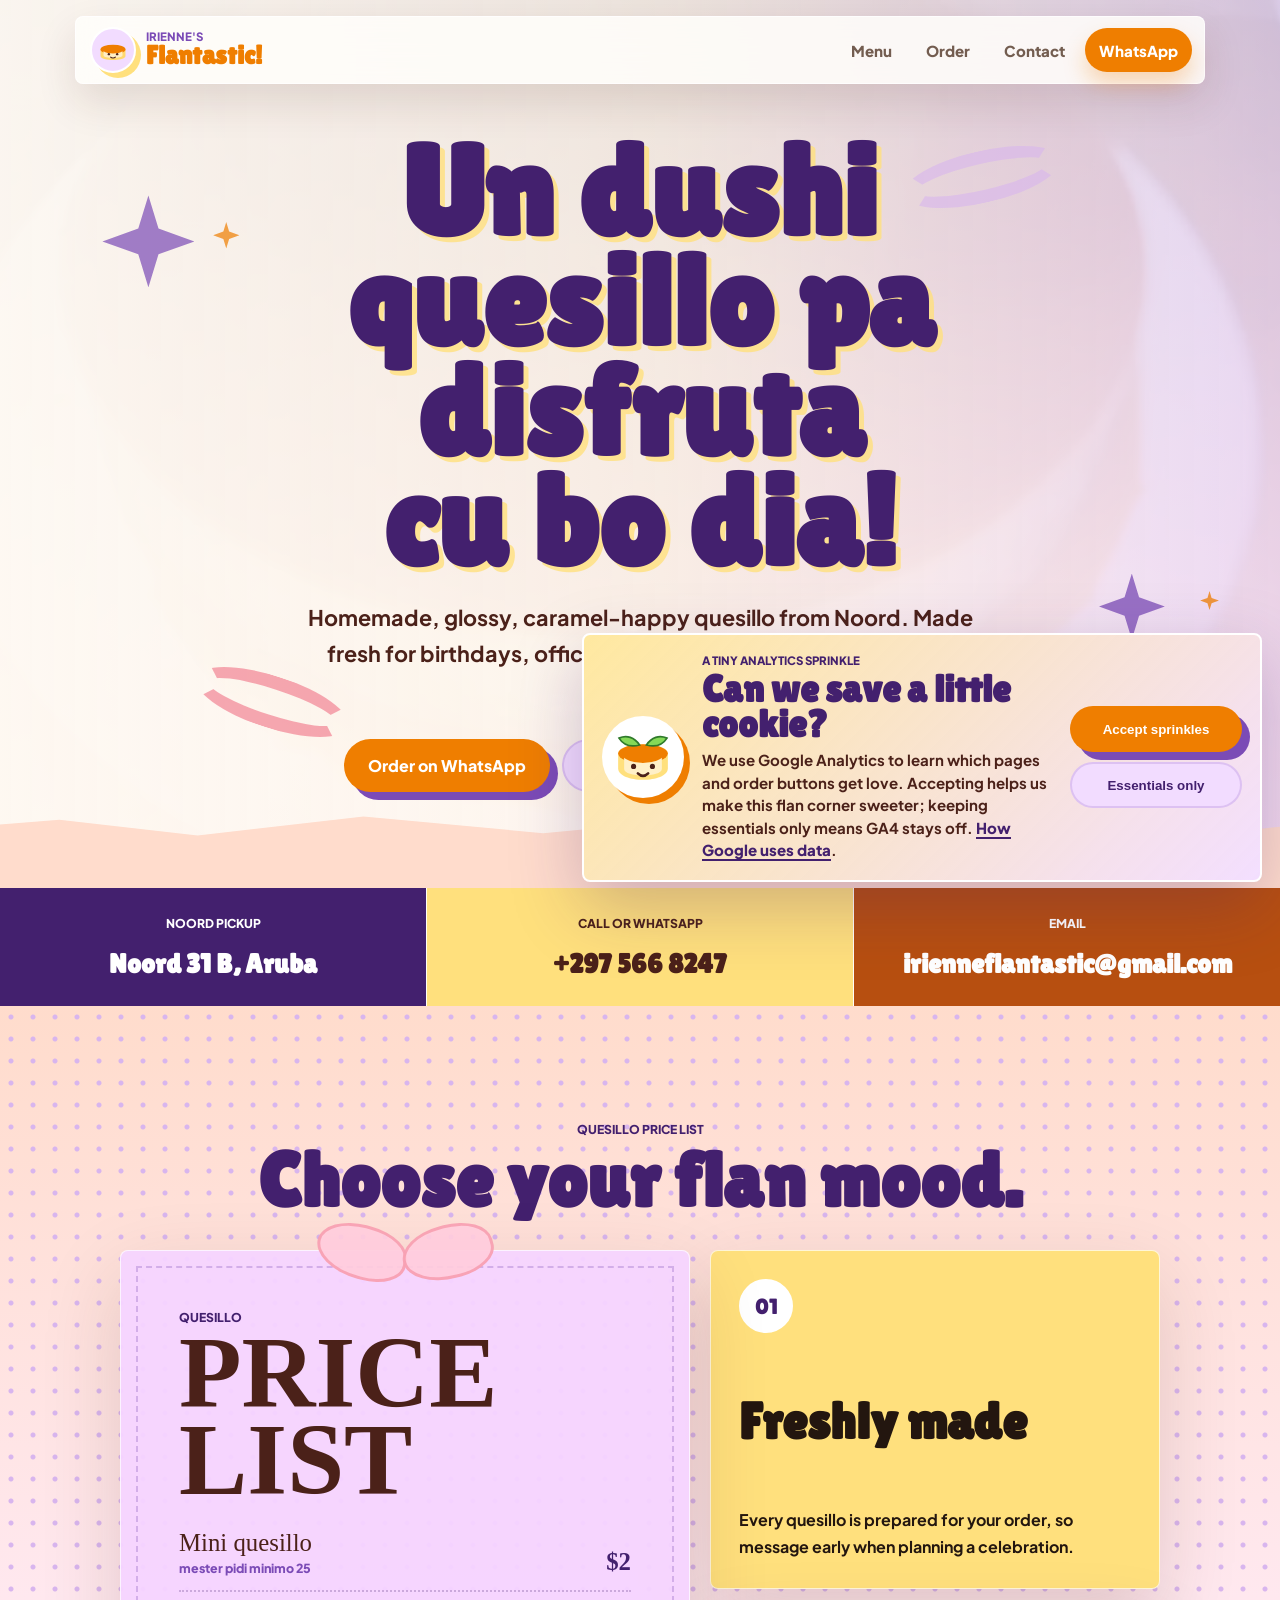
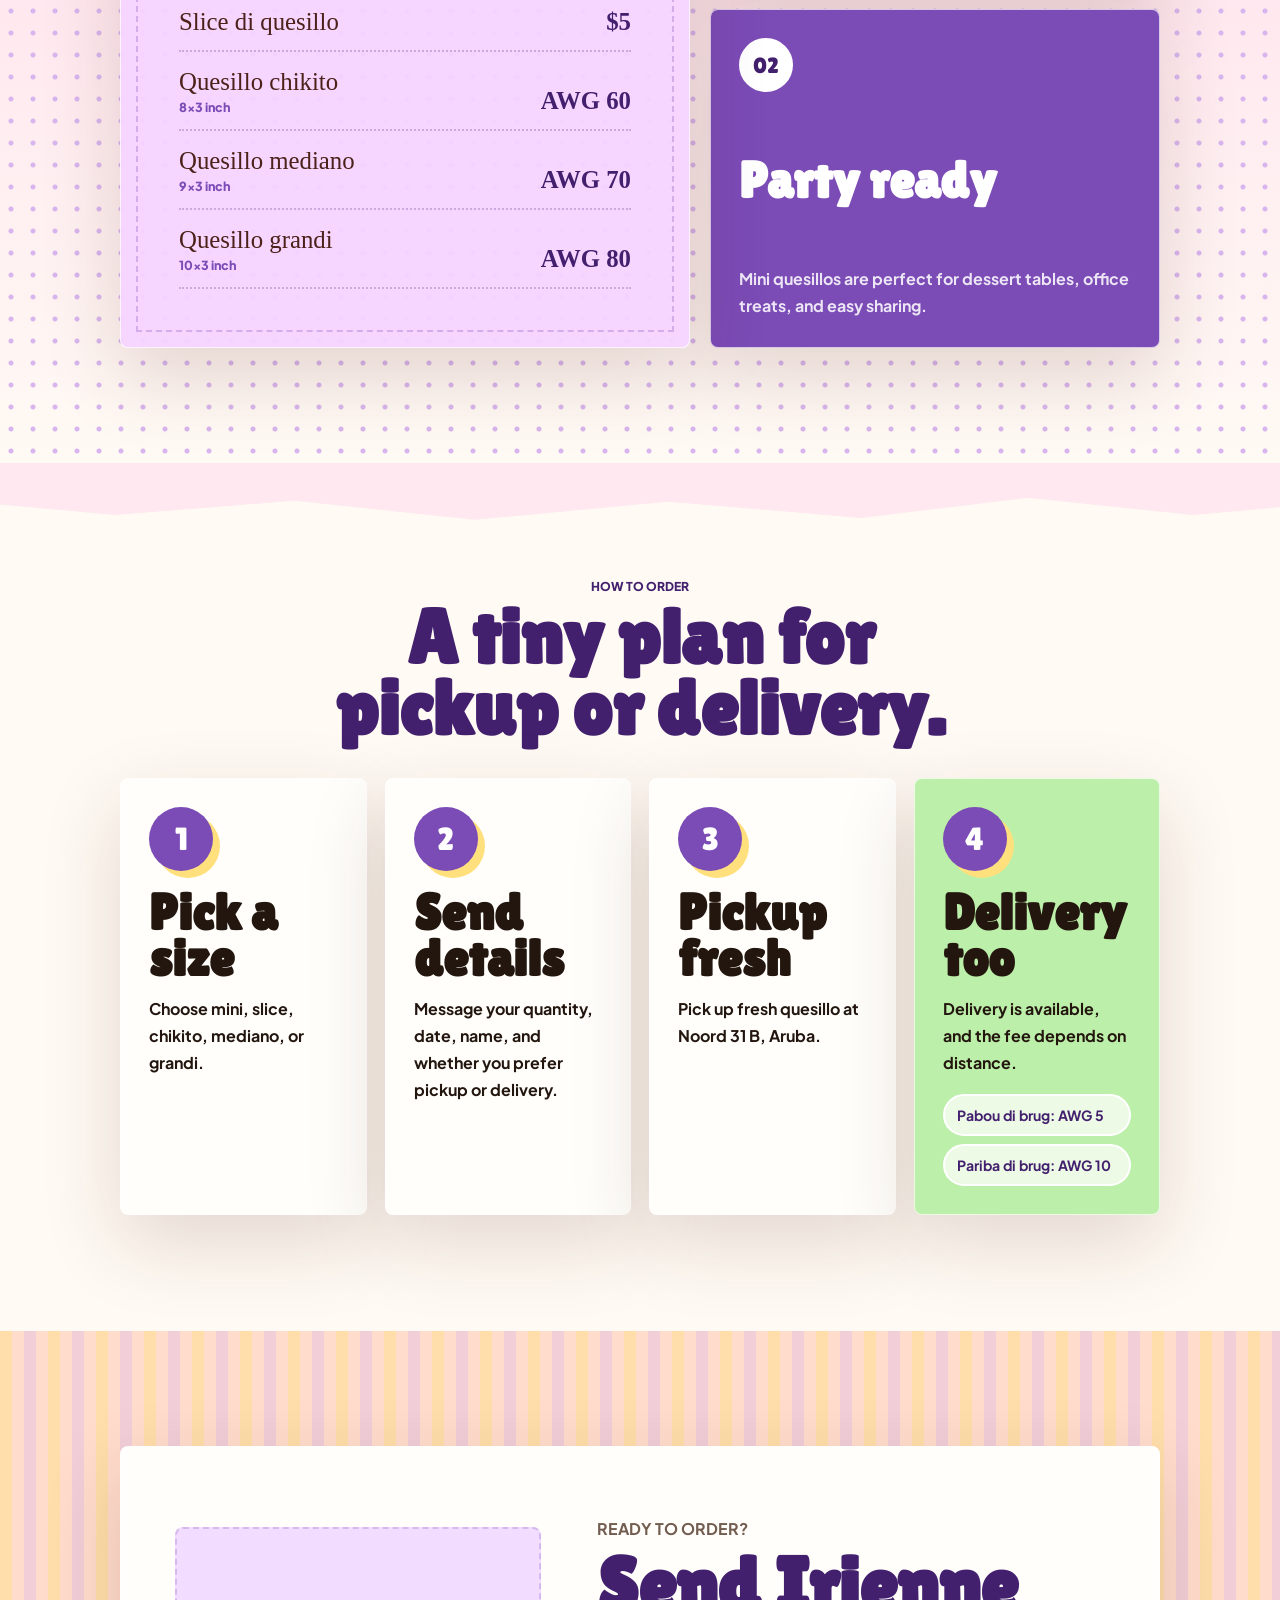
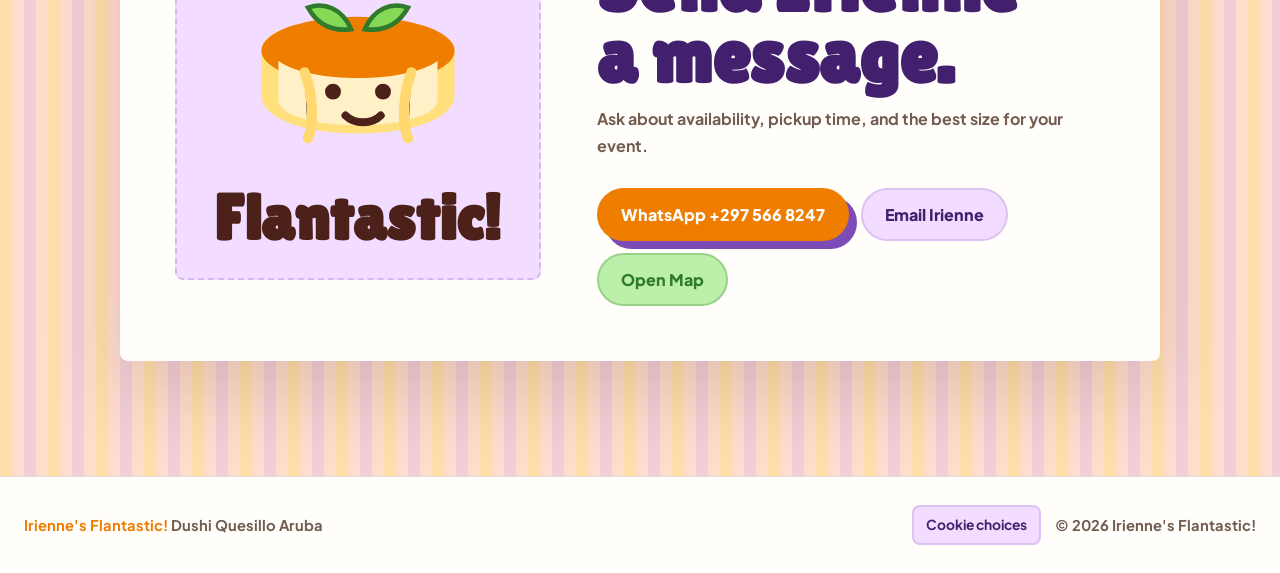
==== commit dcca34d6: "Modified game and added delivery info" ====
--- a/index.html
+++ b/index.html
@@ -3,7 +3,7 @@
 <head>
   <meta charset="utf-8">
   <meta name="viewport" content="width=device-width, initial-scale=1">
-  <meta name="description" content="Irienne's Flantastic makes homemade Aruban quesillo in Noord, Aruba. Order whole quesillo, slices, and mini quesillo by WhatsApp.">
+  <meta name="description" content="Irienne's Flantastic makes homemade Aruban quesillo in Noord, Aruba. Order whole quesillo, slices, and mini quesillo by WhatsApp, with pickup and delivery options.">
   <meta property="og:title" content="Irienne's Flantastic!">
   <meta property="og:description" content="Un dushi quesillo pa disfruta cu bo dia. Homemade in Noord, Aruba.">
   <meta property="og:image" content="assets/quesillo-poster.jpg">
@@ -64,7 +64,6 @@
       <div class="ribbon ribbon-two" aria-hidden="true"></div>
 
       <div class="hero-copy">
-        <p class="eyebrow">Authentic Aruba flavor</p>
         <h1 id="hero-title">Un dushi quesillo pa disfruta cu bo dia!</h1>
         <p class="hero-lede">Homemade, glossy, caramel-happy quesillo from Noord. Made fresh for birthdays, office treats, family visits, and everyday cravings.</p>
         <div class="hero-actions">
@@ -143,7 +142,7 @@
     <section class="section order-section" id="order" aria-labelledby="order-title">
       <div class="section-heading">
         <p class="section-kicker">How to Order</p>
-        <h2 id="order-title">A tiny plan for a happy pickup.</h2>
+        <h2 id="order-title">A tiny plan for pickup or delivery.</h2>
       </div>
 
       <div class="steps">
@@ -155,12 +154,21 @@
         <article class="step">
           <span>2</span>
           <h3>Send details</h3>
-          <p>Message your quantity, date, name, and pickup timing.</p>
+          <p>Message your quantity, date, name, and whether you prefer pickup or delivery.</p>
         </article>
         <article class="step">
           <span>3</span>
-          <h3>Enjoy dushi</h3>
+          <h3>Pickup fresh</h3>
           <p>Pick up fresh quesillo at Noord 31 B, Aruba.</p>
+        </article>
+        <article class="step delivery-step">
+          <span>4</span>
+          <h3>Delivery too</h3>
+          <p>Delivery is available, and the fee depends on distance.</p>
+          <div class="delivery-fees" aria-label="Delivery fees">
+            <strong>Pabou di brug: AWG 5</strong>
+            <strong>Pariba di brug: AWG 10</strong>
+          </div>
         </article>
       </div>
     </section>
--- a/styles.css
+++ b/styles.css
@@ -203,14 +203,14 @@
 .hero-video {
   z-index: -4;
   object-fit: cover;
-  filter: saturate(1.1) brightness(1.12);
+  filter: saturate(0.76) brightness(0.92);
 }
 
 .hero-wash {
   z-index: -3;
   background:
-    linear-gradient(90deg, rgba(255, 250, 244, 0.94), rgba(255, 250, 244, 0.76) 52%, rgba(242, 220, 255, 0.66)),
-    linear-gradient(180deg, rgba(255, 250, 244, 0.18), rgba(255, 220, 204, 0.88));
+    linear-gradient(90deg, rgba(255, 250, 244, 0.96), rgba(255, 250, 244, 0.84) 52%, rgba(242, 220, 255, 0.74)),
+    linear-gradient(180deg, rgba(255, 250, 244, 0.32), rgba(255, 220, 204, 0.9));
 }
 
 .hero-copy {
@@ -219,7 +219,6 @@
   text-align: center;
 }
 
-.eyebrow,
 .section-kicker,
 .card-kicker {
   margin: 0;
@@ -228,16 +227,6 @@
   font-weight: 800;
   letter-spacing: 0;
   text-transform: uppercase;
-}
-
-.eyebrow {
-  display: inline-flex;
-  margin-bottom: 18px;
-  padding: 9px 13px;
-  border: 2px solid #fff;
-  border-radius: 999px;
-  background: var(--mint);
-  box-shadow: 7px 7px 0 var(--lilac);
 }
 
 .hero h1,
@@ -529,12 +518,13 @@
   backdrop-filter: blur(10px);
 }
 
-.game-title-card .eyebrow {
-  margin-bottom: 5px;
-  padding: 0;
-  border: 0;
-  background: transparent;
-  box-shadow: none;
+.game-kicker {
+  margin: 0 0 5px;
+  color: var(--purple-dark);
+  font-size: 0.76rem;
+  font-weight: 800;
+  letter-spacing: 0;
+  text-transform: uppercase;
 }
 
 .game-title-card h1 {
@@ -1087,7 +1077,7 @@
 .steps {
   width: min(1040px, 100%);
   display: grid;
-  grid-template-columns: repeat(3, 1fr);
+  grid-template-columns: repeat(auto-fit, minmax(220px, 1fr));
   gap: 18px;
   margin: 0 auto;
 }
@@ -1109,6 +1099,26 @@
   box-shadow: 7px 7px 0 var(--custard);
   font-family: var(--display);
   font-size: 2rem;
+}
+
+.delivery-step {
+  background: var(--mint);
+}
+
+.delivery-fees {
+  display: grid;
+  gap: 8px;
+  margin-top: 18px;
+}
+
+.delivery-fees strong {
+  display: block;
+  padding: 10px 12px;
+  border: 2px solid #fff;
+  border-radius: 999px;
+  color: var(--purple-dark);
+  background: rgba(255, 254, 251, 0.74);
+  font-size: 0.88rem;
 }
 
 .contact-section {
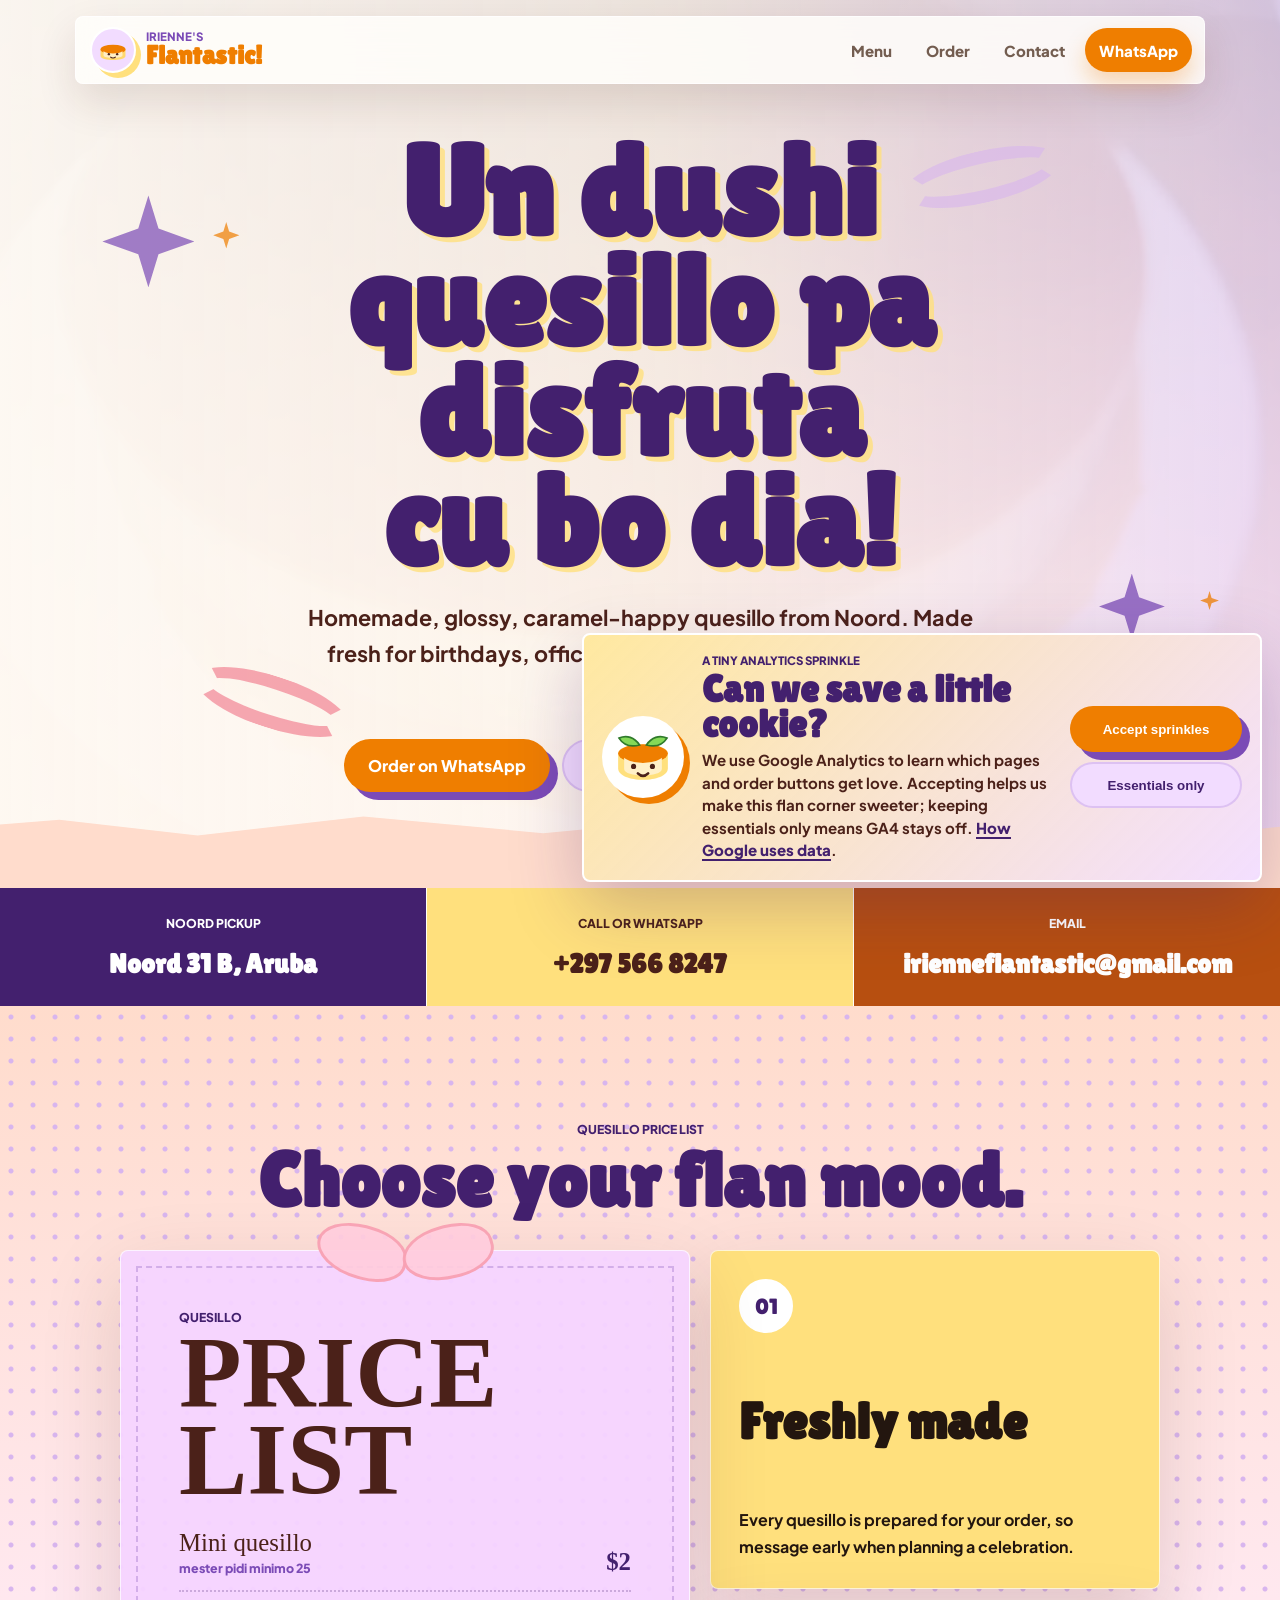
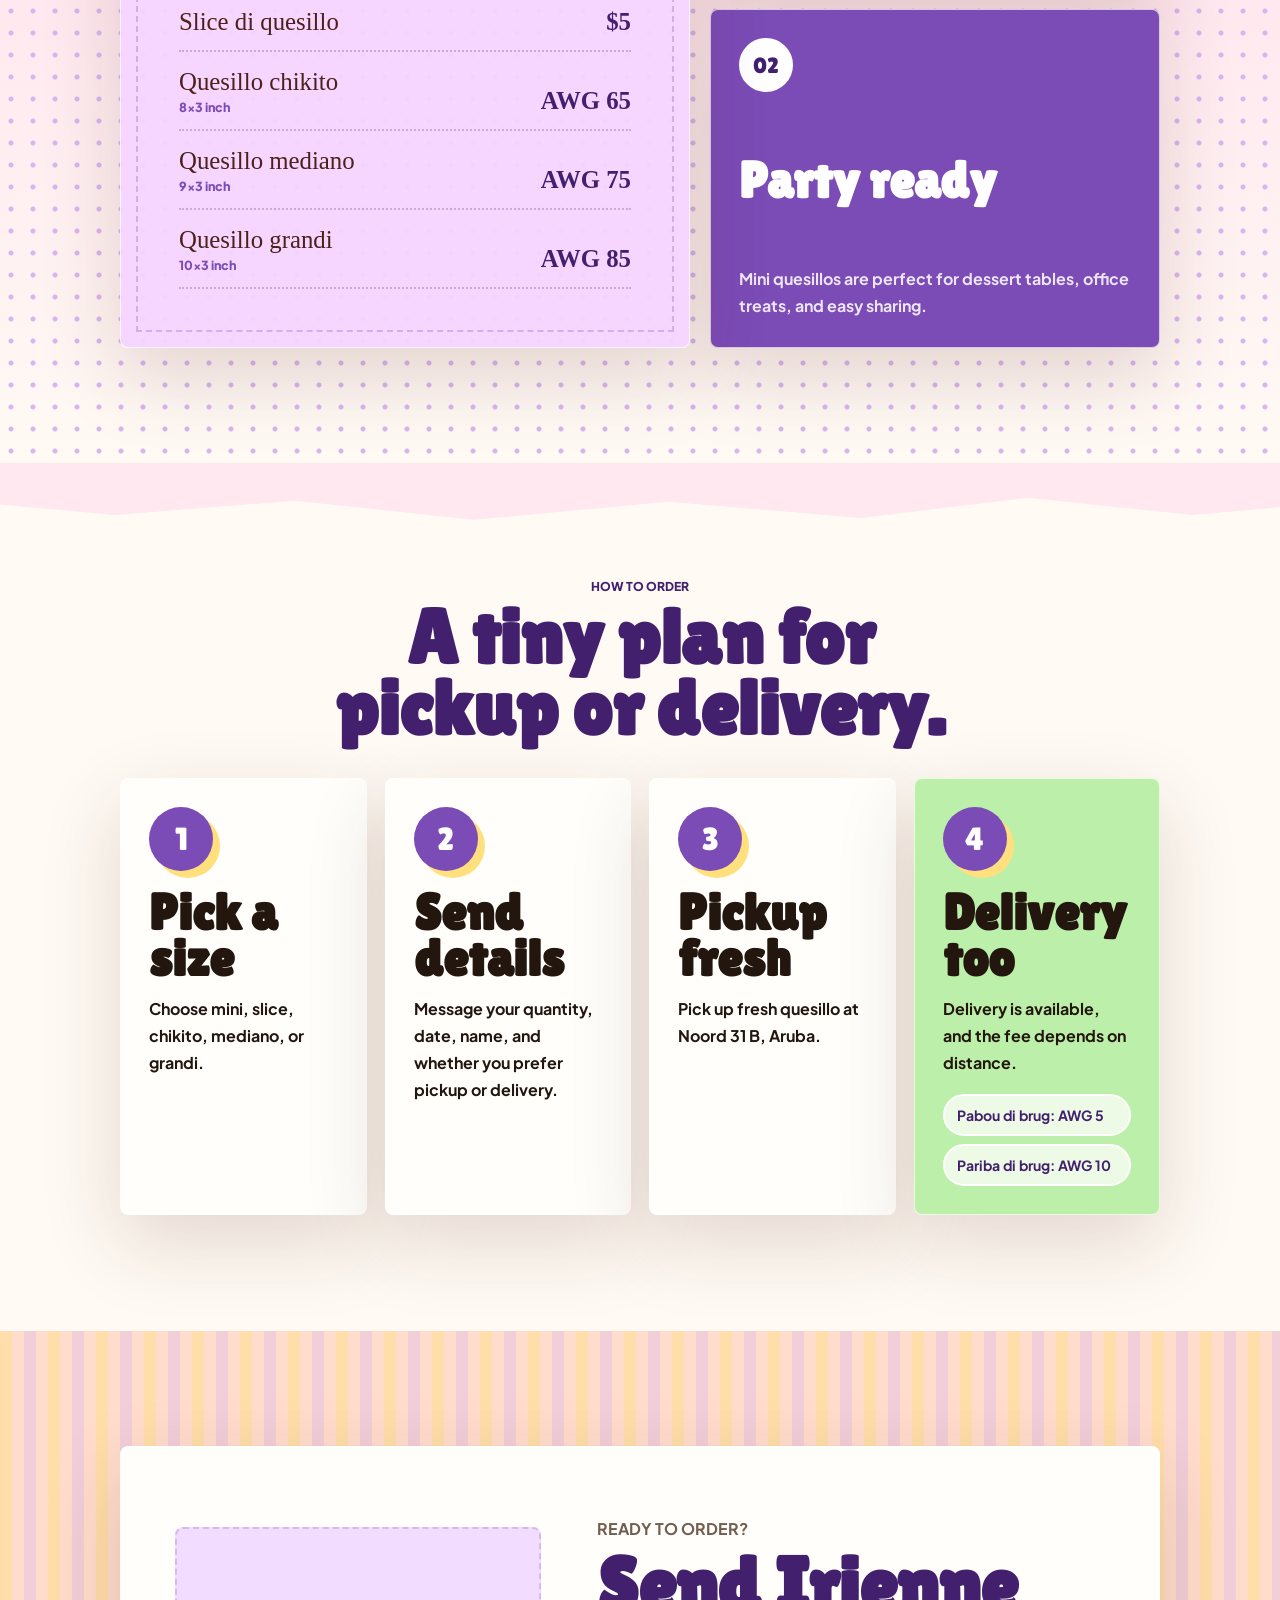
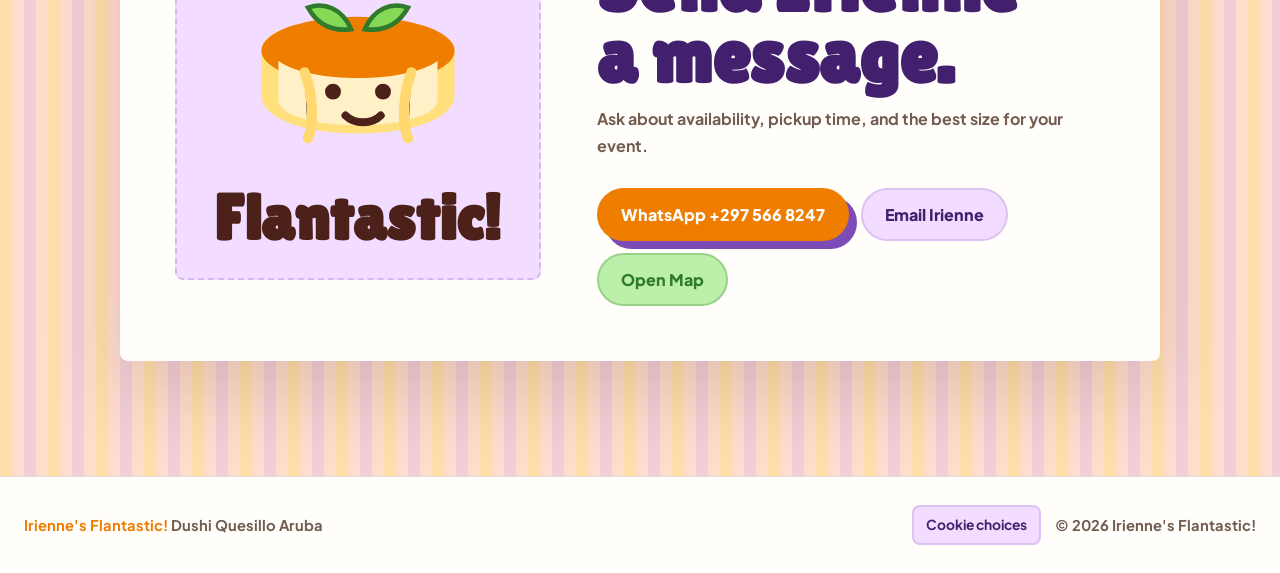
==== commit db65fe33: "Update quesillo prices" ====
--- a/index.html
+++ b/index.html
@@ -111,15 +111,15 @@
             </div>
             <div class="price-line">
               <span>Quesillo chikito <small>8x3 inch</small></span>
-              <strong>AWG 60</strong>
+              <strong>AWG 65</strong>
             </div>
             <div class="price-line">
               <span>Quesillo mediano <small>9x3 inch</small></span>
-              <strong>AWG 70</strong>
+              <strong>AWG 75</strong>
             </div>
             <div class="price-line">
               <span>Quesillo grandi <small>10x3 inch</small></span>
-              <strong>AWG 80</strong>
+              <strong>AWG 85</strong>
             </div>
           </div>
         </article>
--- a/styles.css
+++ b/styles.css
@@ -335,6 +335,7 @@
   width: 92px;
   height: 92px;
   color: var(--purple);
+  animation: sparkleFloat 7.4s cubic-bezier(0.45, 0, 0.35, 1) infinite;
 }
 
 .sparkle::before,
@@ -364,6 +365,10 @@
   width: 66px;
   height: 66px;
   opacity: 0.75;
+  animation-name: sparkleDrift;
+  animation-duration: 9.7s;
+  animation-timing-function: cubic-bezier(0.2, 0.65, 0.36, 1);
+  animation-delay: -3.1s;
 }
 
 .ribbon {
@@ -377,6 +382,7 @@
   border-radius: 50%;
   opacity: 0.58;
   transform: rotate(-13deg);
+  animation: ribbonBob 8.8s cubic-bezier(0.39, 0, 0.2, 1) infinite;
 }
 
 .ribbon-one {
@@ -391,6 +397,70 @@
   border-right-color: transparent;
   border-left-color: transparent;
   transform: rotate(18deg);
+  animation-name: ribbonBobReverse;
+  animation-duration: 11.6s;
+  animation-timing-function: cubic-bezier(0.18, 0.78, 0.42, 1);
+  animation-delay: -4.9s;
+}
+
+@keyframes sparkleFloat {
+  0%,
+  100% {
+    transform: translateY(0) rotate(0deg) scale(1);
+  }
+
+  38% {
+    transform: translate(7px, -18px) rotate(7deg) scale(1.04);
+  }
+
+  68% {
+    transform: translate(-5px, -8px) rotate(-4deg) scale(1.09);
+  }
+}
+
+@keyframes sparkleDrift {
+  0%,
+  100% {
+    transform: translateY(0) rotate(0deg) scale(1);
+  }
+
+  44% {
+    transform: translate(-10px, 13px) rotate(-12deg) scale(0.94);
+  }
+
+  73% {
+    transform: translate(6px, -10px) rotate(8deg) scale(1.08);
+  }
+}
+
+@keyframes ribbonBob {
+  0%,
+  100% {
+    transform: translateY(0) rotate(-13deg);
+  }
+
+  34% {
+    transform: translate(5px, 16px) rotate(-9deg);
+  }
+
+  71% {
+    transform: translate(-7px, 5px) rotate(-16deg);
+  }
+}
+
+@keyframes ribbonBobReverse {
+  0%,
+  100% {
+    transform: translateY(0) rotate(18deg);
+  }
+
+  42% {
+    transform: translate(-8px, -15px) rotate(13deg);
+  }
+
+  76% {
+    transform: translate(5px, 7px) rotate(22deg);
+  }
 }
 
 .brand-strip {
